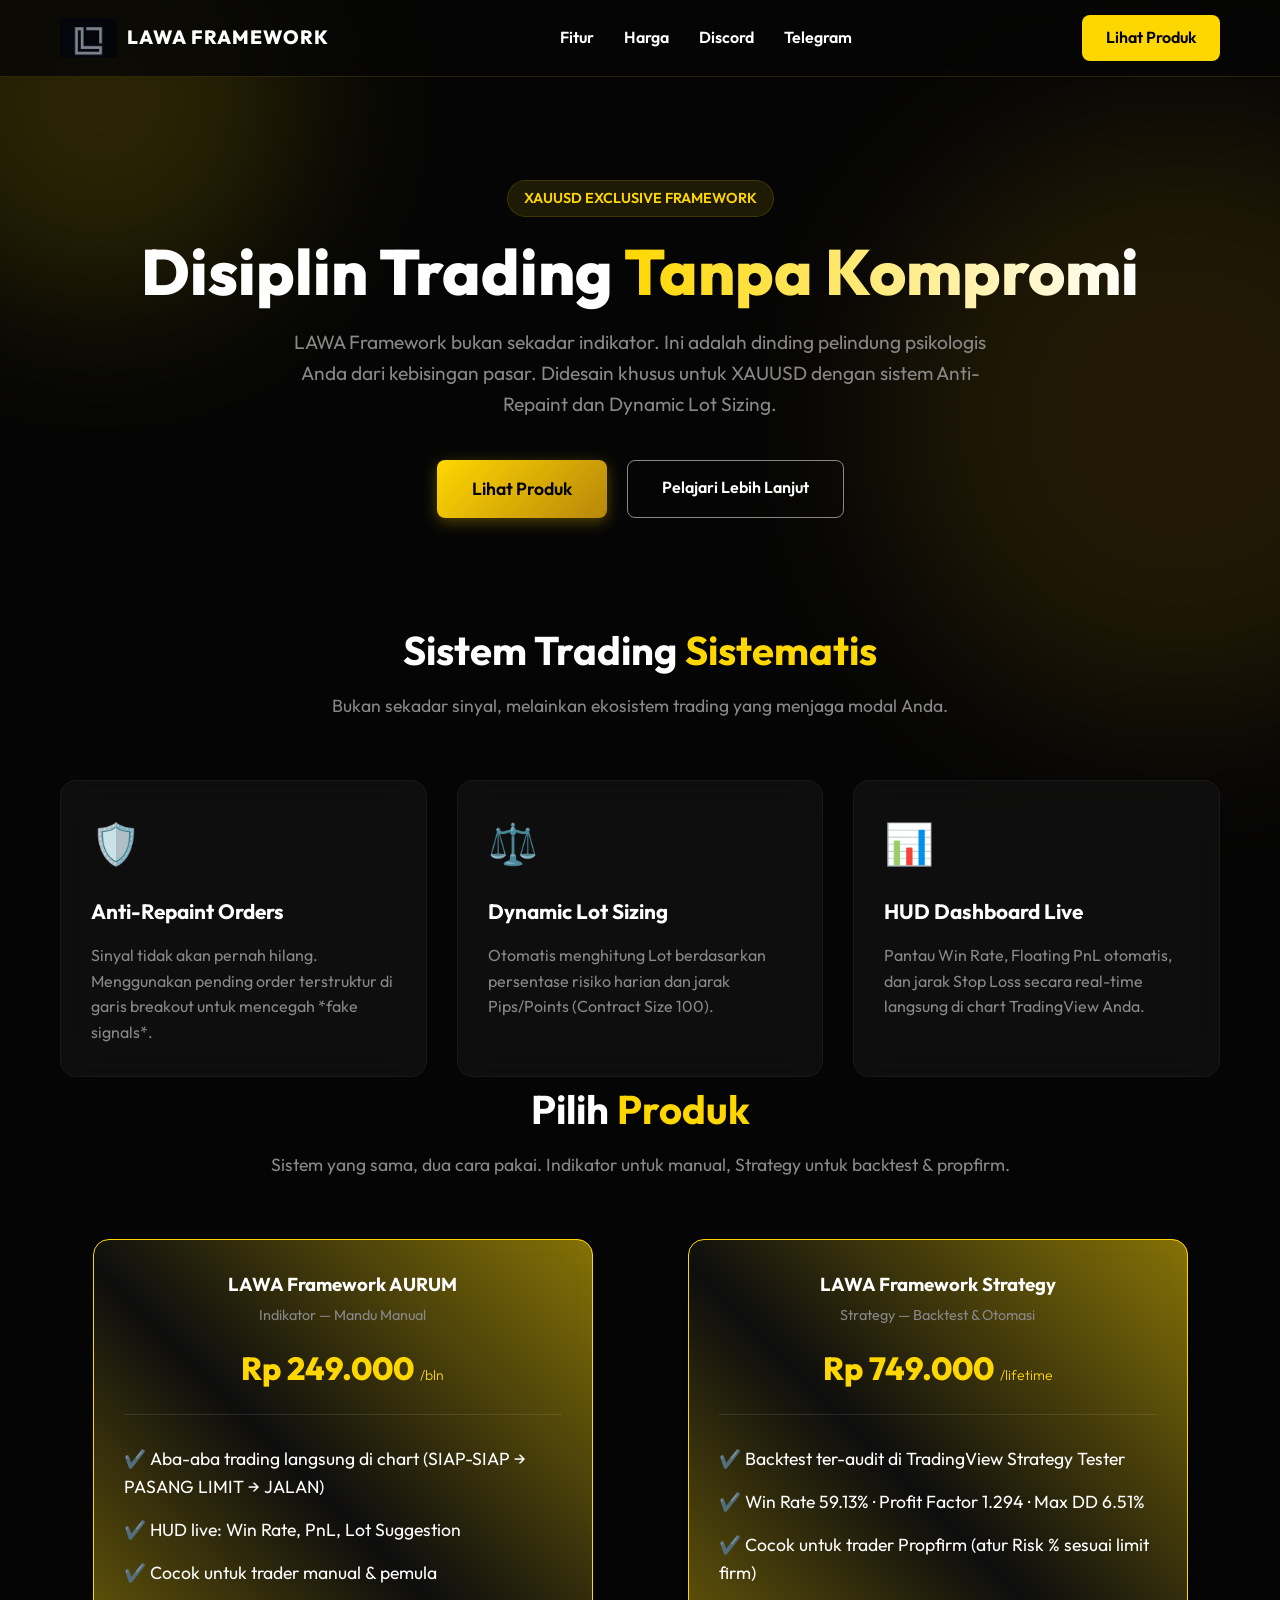
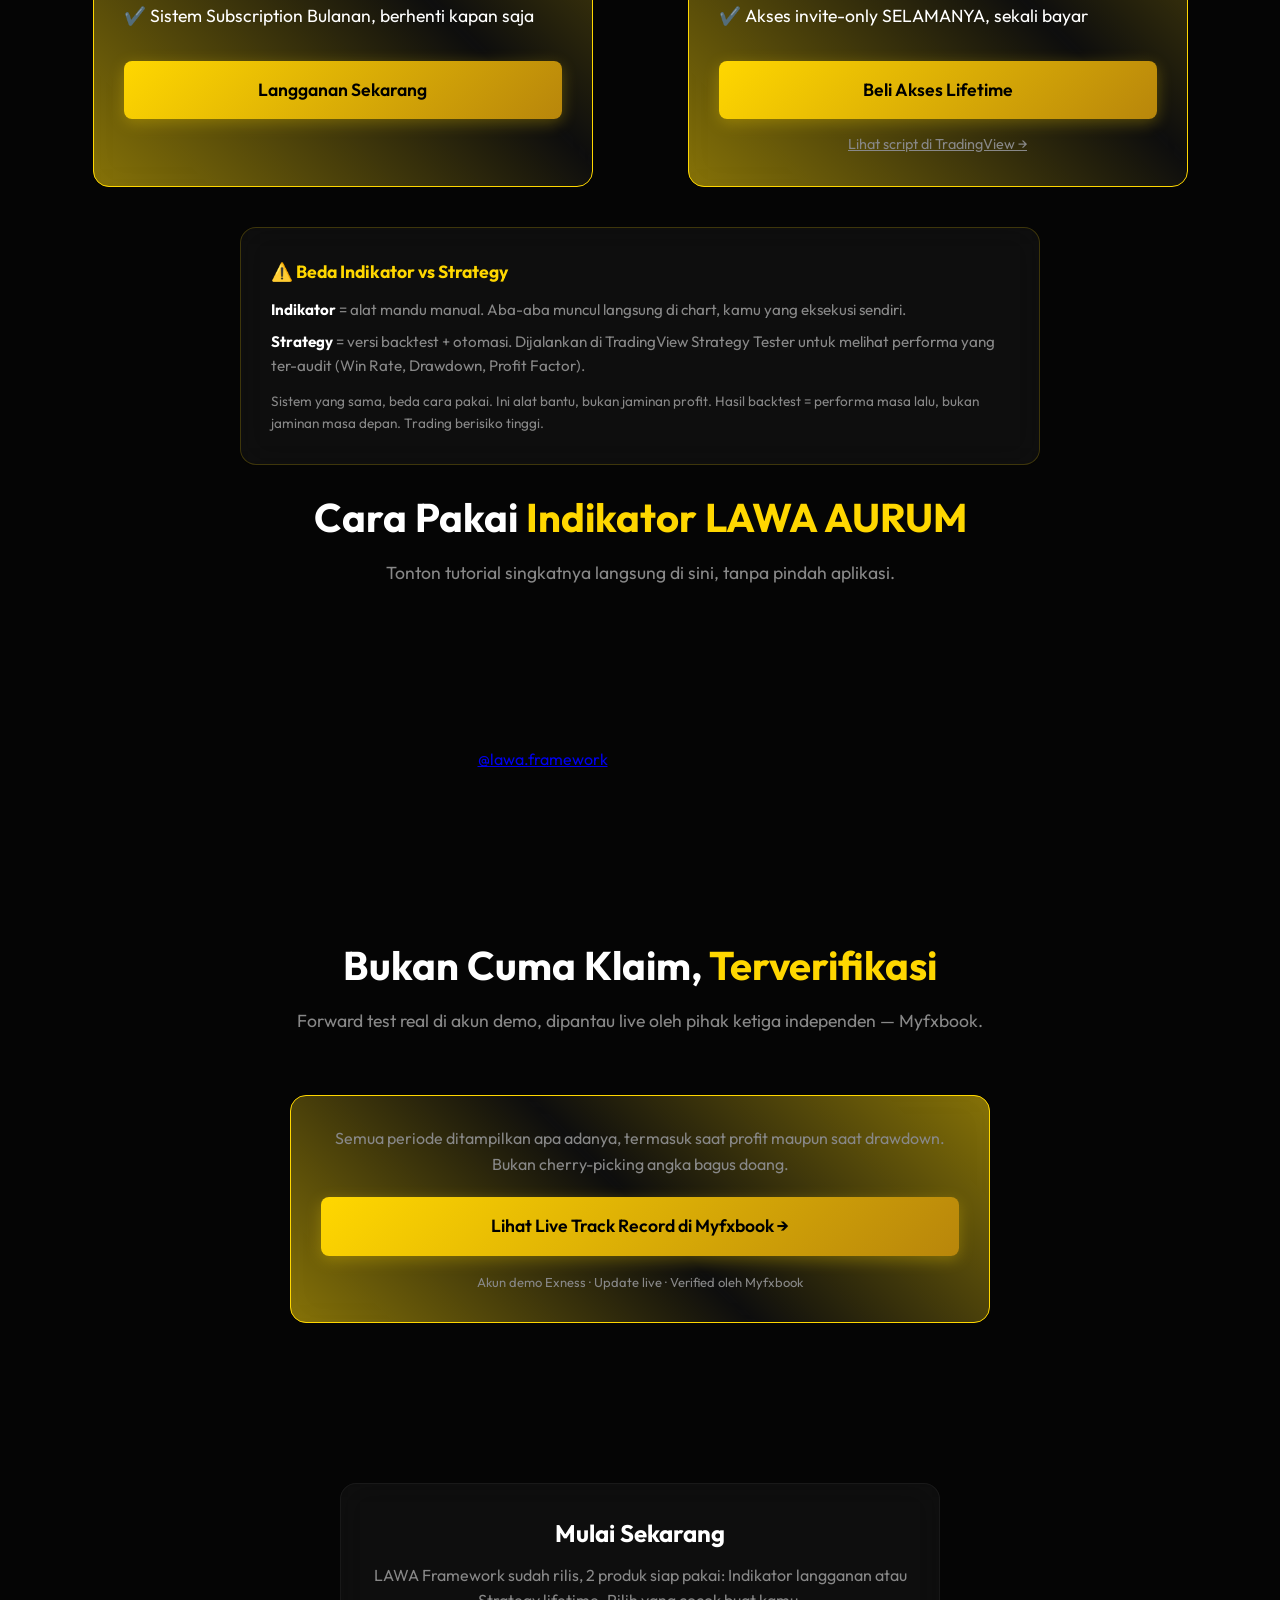
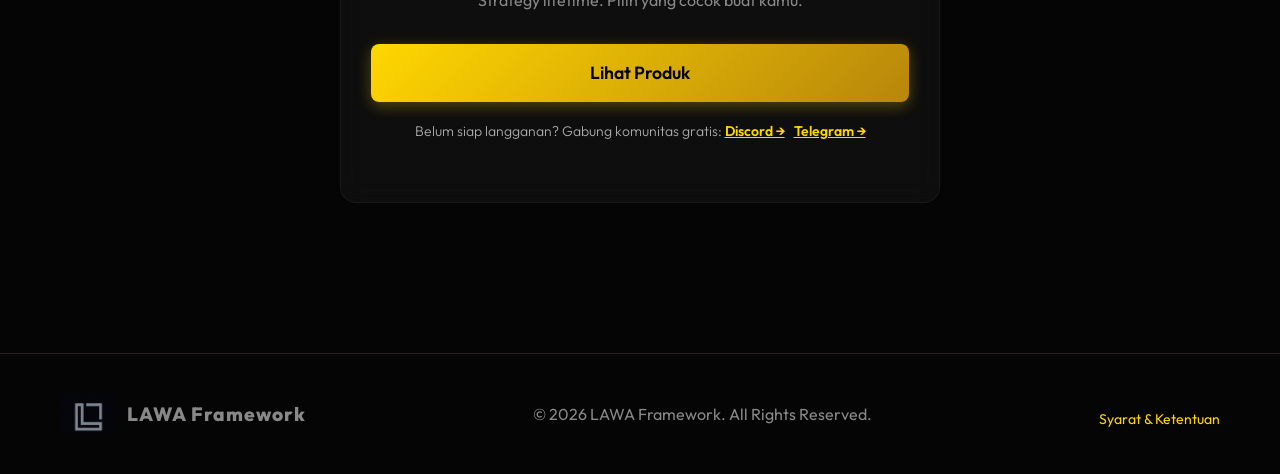
==== index.html @ 1ddce252 "Update index.htmlRestructure page: pricing before tutorial, add Myfxbook proof, fix product-agnostic" ====
<!DOCTYPE html>
<html lang="id">
<head>
    <meta charset="UTF-8">
    <meta name="viewport" content="width=device-width, initial-scale=1.0">
    <title>LAWA Framework | Disiplin Trading XAUUSD</title>
    <link rel="stylesheet" href="styles.css">
    <!-- Modern Font: Outfit -->
    <link rel="preconnect" href="https://fonts.googleapis.com">
    <link rel="preconnect" href="https://fonts.gstatic.com" crossorigin>
    <link href="https://fonts.googleapis.com/css2?family=Outfit:wght@300;400;600;800&display=swap" rel="stylesheet">
</head>
<body>
    <div class="blob blob-1"></div>
    <div class="blob blob-2"></div>

    <nav class="glass-nav">
        <div class="container nav-content">
            <div class="logo">
                <img src="assets/logo_dark_alpha.jpg" alt="LAWA AURUM Logo" style="border-radius: 4px;">
                <span>LAWA FRAMEWORK</span>
            </div>
            <ul class="nav-links">
                <li><a href="#features">Fitur</a></li>
                <li><a href="#pricing">Harga</a></li>
                <li><a href="https://discord.gg/2Rs8xv9V9K" target="_blank" rel="noopener">Discord</a></li>
                <li><a href="https://t.me/lawaframework" target="_blank" rel="noopener">Telegram</a></li>
            </ul>
            <a href="#pricing" class="btn btn-gold">Lihat Produk</a>
        </div>
    </nav>

    <header class="hero">
        <div class="container hero-content">
            <div class="hero-badge">XAUUSD EXCLUSIVE FRAMEWORK</div>
            <h1 class="hero-title">Disiplin Trading <span>Tanpa Kompromi</span></h1>
            <p class="hero-subtitle">LAWA Framework bukan sekadar indikator. Ini adalah dinding pelindung psikologis Anda dari kebisingan pasar. Didesain khusus untuk XAUUSD dengan sistem Anti-Repaint dan Dynamic Lot Sizing.</p>
            <div class="hero-cta">
                <a href="#pricing" class="btn btn-gold-large">Lihat Produk</a>
                <a href="#features" class="btn btn-outline">Pelajari Lebih Lanjut</a>
            </div>
        </div>
    </header>

    <section id="features" class="features container">
        <div class="section-header">
            <h2>Sistem Trading <span class="text-gold">Sistematis</span></h2>
            <p>Bukan sekadar sinyal, melainkan ekosistem trading yang menjaga modal Anda.</p>
        </div>
        <div class="grid">
            <div class="glass-card feature-card">
                <div class="feature-icon">🛡️</div>
                <h3>Anti-Repaint Orders</h3>
                <p>Sinyal tidak akan pernah hilang. Menggunakan pending order terstruktur di garis breakout untuk mencegah *fake signals*.</p>
            </div>
            <div class="glass-card feature-card">
                <div class="feature-icon">⚖️</div>
                <h3>Dynamic Lot Sizing</h3>
                <p>Otomatis menghitung Lot berdasarkan persentase risiko harian dan jarak Pips/Points (Contract Size 100).</p>
            </div>
            <div class="glass-card feature-card">
                <div class="feature-icon">📊</div>
                <h3>HUD Dashboard Live</h3>
                <p>Pantau Win Rate, Floating PnL otomatis, dan jarak Stop Loss secara real-time langsung di chart TradingView Anda.</p>
            </div>
        </div>
    </section>

    <section id="pricing" class="pricing container">
        <div class="section-header">
            <h2>Pilih <span class="text-gold">Produk</span></h2>
            <p>Sistem yang sama, dua cara pakai. Indikator untuk manual, Strategy untuk backtest & propfirm.</p>
        </div>
        <div class="grid">
            <!-- Indicator Card -->
            <div class="pricing-card glass-card premium-border" style="border-color: var(--gold);">
                <div class="pricing-header">
                    <h3>LAWA Framework AURUM</h3>
                    <p style="color: var(--text-muted); font-size: 0.9rem; margin-top: 4px;">Indikator — Mandu Manual</p>
                    <div class="price" style="display: flex; flex-direction: column; align-items: center; margin-top: 16px;">
                        <span class="new-price" style="font-size: 32px;">
                            Rp 249.000
                            <span style="font-size: 14px; font-weight: 300;">/bln</span>
                        </span>
                    </div>
                </div>

                <ul class="pricing-features">
                    <li>✔️ Aba-aba trading langsung di chart (SIAP-SIAP → PASANG LIMIT → JALAN)</li>
                    <li>✔️ HUD live: Win Rate, PnL, Lot Suggestion</li>
                    <li>✔️ Cocok untuk trader manual & pemula</li>
                    <li>✔️ Sistem Subscription Bulanan, berhenti kapan saja</li>
                </ul>

                <a href="https://lawaframework.myr.id/membership/lawa-aurum" target="_blank" rel="noopener" class="btn btn-gold-large w-100">Langganan Sekarang</a>
            </div>

            <!-- Strategy Card -->
            <div class="pricing-card glass-card premium-border" style="border-color: var(--gold);">
                <div class="pricing-header">
                    <h3>LAWA Framework Strategy</h3>
                    <p style="color: var(--text-muted); font-size: 0.9rem; margin-top: 4px;">Strategy — Backtest & Otomasi</p>
                    <div class="price" style="display: flex; flex-direction: column; align-items: center; margin-top: 16px;">
                        <span class="new-price" style="font-size: 32px;">
                            Rp 749.000
                            <span style="font-size: 14px; font-weight: 300;">/lifetime</span>
                        </span>
                    </div>
                </div>

                <ul class="pricing-features">
                    <li>✔️ Backtest ter-audit di TradingView Strategy Tester</li>
                    <li>✔️ Win Rate 59.13% · Profit Factor 1.294 · Max DD 6.51%</li>
                    <li>✔️ Cocok untuk trader Propfirm (atur Risk % sesuai limit firm)</li>
                    <li>✔️ Akses invite-only SELAMANYA, sekali bayar</li>
                </ul>

                <a href="https://lawaframework.myr.id/catalog/lawa-framework-strategy-xauusd-m15-lifetime-access/" target="_blank" rel="noopener" class="btn btn-gold-large w-100">Beli Akses Lifetime</a>
                <a href="https://www.tradingview.com/script/I3wSu2AJ-LAWA-Framework-AURUM-Strategy/" target="_blank" rel="noopener" style="display:block; margin-top: 14px; font-size: 0.9rem; color: var(--text-muted); text-align:center;">Lihat script di TradingView →</a>
            </div>
        </div>

        <div class="glass-card" style="max-width: 800px; margin: 40px auto 0; border-color: rgba(255,215,0,0.2);">
            <h3 style="color: var(--gold); font-size: 1.1rem; margin-bottom: 12px;">⚠️ Beda Indikator vs Strategy</h3>
            <p style="color: var(--text-muted); font-size: 0.95rem; margin-bottom: 8px;"><strong style="color: var(--text-main);">Indikator</strong> = alat mandu manual. Aba-aba muncul langsung di chart, kamu yang eksekusi sendiri.</p>
            <p style="color: var(--text-muted); font-size: 0.95rem; margin-bottom: 8px;"><strong style="color: var(--text-main);">Strategy</strong> = versi backtest + otomasi. Dijalankan di TradingView Strategy Tester untuk melihat performa yang ter-audit (Win Rate, Drawdown, Profit Factor).</p>
            <p style="color: var(--text-muted); font-size: 0.85rem; margin-top: 12px;">Sistem yang sama, beda cara pakai. Ini alat bantu, bukan jaminan profit. Hasil backtest = performa masa lalu, bukan jaminan masa depan. Trading berisiko tinggi.</p>
        </div>
    </section>

    <section id="tutorial" class="container" style="padding: 20px 0 40px;">
        <div class="section-header">
            <h2>Cara Pakai <span class="text-gold">Indikator LAWA AURUM</span></h2>
            <p>Tonton tutorial singkatnya langsung di sini, tanpa pindah aplikasi.</p>
        </div>
        <div style="display: flex; justify-content: center;">
            <blockquote class="tiktok-embed" cite="https://www.tiktok.com/@lawa.framework/video/7657227259610189077" data-video-id="7657227259610189077" style="max-width: 605px; min-width: 325px;">
                <section><a target="_blank" href="https://www.tiktok.com/@lawa.framework">@lawa.framework</a></section>
            </blockquote>
        </div>
    </section>

    <section id="proof" class="container" style="padding: 20px 0 60px;">
        <div class="section-header">
            <h2>Bukan Cuma Klaim, <span class="text-gold">Terverifikasi</span></h2>
            <p>Forward test real di akun demo, dipantau live oleh pihak ketiga independen — Myfxbook.</p>
        </div>
        <div class="glass-card premium-border" style="max-width: 700px; margin: 0 auto; border-color: var(--gold); text-align: center;">
            <p style="color: var(--text-muted); margin-bottom: 20px;">
                Semua periode ditampilkan apa adanya, termasuk saat profit maupun saat drawdown. Bukan cherry-picking angka bagus doang.
            </p>
            <a href="https://www.myfxbook.com/members/LAWAFramework/lawa-framework-test/12097793" target="_blank" rel="noopener" class="btn btn-gold-large w-100">
                Lihat Live Track Record di Myfxbook →
            </a>
            <p style="margin-top: 16px; font-size: 13px; color: var(--text-muted);">
                Akun demo Exness &middot; Update live &middot; Verified oleh Myfxbook
            </p>
        </div>
    </section>

    <section id="waitlist" class="waitlist-container">
        <div class="glass-card waitlist-card">
            <h2>Mulai Sekarang</h2>
            <p>LAWA Framework sudah rilis, 2 produk siap pakai: Indikator langganan atau Strategy lifetime. Pilih yang cocok buat kamu.</p>
            <a href="#pricing" class="btn btn-gold-large w-100">Lihat Produk</a>
            <p style="margin-top: 18px; font-size: 14px; color: #AAA; font-weight: 300;">
                Belum siap langganan? Gabung komunitas gratis:
                <a href="https://discord.gg/2Rs8xv9V9K" target="_blank" rel="noopener" style="color: var(--gold); font-weight: 600;">Discord →</a>
                &nbsp;
                <a href="https://t.me/lawaframework" target="_blank" rel="noopener" style="color: var(--gold); font-weight: 600;">Telegram →</a>
            </p>
        </div>
    </section>

    <footer>
        <div class="container footer-content">
            <div class="logo">
                <img src="assets/logo_dark_alpha.jpg" alt="LAWA AURUM Logo" style="border-radius: 4px;">
                <span>LAWA Framework</span>
            </div>
            <p>© 2026 LAWA Framework. All Rights Reserved.</p>
            <p style="margin-top: 8px;"><a href="syarat.html" style="color: var(--gold); text-decoration: none; font-size: 14px;">Syarat &amp; Ketentuan</a></p>
        </div>
    </footer>

    <script src="script.js"></script>
    <script async src="https://www.tiktok.com/embed.js"></script>
</body>
</html>
---- styles.css ----
:root {
    --gold: #FFD700;
    --gold-dark: #B8860B;
    --gold-glow: rgba(255, 215, 0, 0.3);
    --bg-dark: #050505;
    --bg-card: rgba(20, 20, 20, 0.6);
    --text-main: #FFFFFF;
    --text-muted: #888888;
    --glass-border: rgba(255, 215, 0, 0.15);
}

* {
    margin: 0;
    padding: 0;
    box-sizing: border-box;
    font-family: 'Outfit', sans-serif;
}

body {
    background-color: var(--bg-dark);
    color: var(--text-main);
    overflow-x: hidden;
    line-height: 1.6;
}

/* Background Blobs for Atmosphere */
.blob {
    position: absolute;
    filter: blur(80px);
    z-index: -1;
    border-radius: 50%;
    opacity: 0.15;
}
.blob-1 {
    width: 400px;
    height: 400px;
    background: var(--gold);
    top: -100px;
    left: -100px;
}
.blob-2 {
    width: 600px;
    height: 600px;
    background: var(--gold-dark);
    bottom: 20%;
    right: -200px;
}

.container {
    max-width: 1200px;
    margin: 0 auto;
    padding: 0 20px;
}

.text-gold {
    color: var(--gold);
}

/* Glassmorphism Utilities */
.glass-nav {
    position: fixed;
    top: 0;
    width: 100%;
    background: rgba(5, 5, 5, 0.8);
    backdrop-filter: blur(12px);
    border-bottom: 1px solid var(--glass-border);
    z-index: 1000;
    padding: 15px 0;
}

.glass-card {
    background: var(--bg-card);
    backdrop-filter: blur(16px);
    border: 1px solid rgba(255, 255, 255, 0.05);
    border-radius: 16px;
    padding: 30px;
    transition: transform 0.3s ease, border-color 0.3s ease;
}

.glass-card:hover {
    transform: translateY(-5px);
    border-color: var(--glass-border);
}

/* Navigation */
.nav-content {
    display: flex;
    justify-content: space-between;
    align-items: center;
}

.logo {
    display: flex;
    align-items: center;
    gap: 10px;
    font-weight: 800;
    font-size: 1.2rem;
    letter-spacing: 1px;
}

.logo img {
    height: 40px;
    width: auto;
    flex-shrink: 0;
    object-fit: contain;
}

.nav-links {
    display: flex;
    list-style: none;
    gap: 30px;
}

.nav-links a {
    color: var(--text-main);
    text-decoration: none;
    font-weight: 600;
    transition: color 0.3s ease;
}

.nav-links a:hover {
    color: var(--gold);
}

/* Buttons */
.btn {
    padding: 10px 24px;
    border-radius: 8px;
    text-decoration: none;
    font-weight: 600;
    cursor: pointer;
    transition: all 0.3s ease;
    border: none;
    display: inline-block;
    text-align: center;
}

.btn-gold {
    background: var(--gold);
    color: #000;
}

.btn-gold:hover {
    background: #FFF;
    box-shadow: 0 0 15px var(--gold-glow);
}

.btn-gold-large {
    background: linear-gradient(135deg, var(--gold), var(--gold-dark));
    color: #000;
    padding: 15px 35px;
    font-size: 1.1rem;
    box-shadow: 0 4px 15px var(--gold-glow);
}

.btn-gold-large:hover {
    transform: translateY(-2px);
    box-shadow: 0 8px 25px var(--gold-glow);
}

.btn-outline {
    background: transparent;
    color: var(--text-main);
    border: 1px solid var(--text-muted);
    padding: 14px 34px;
}

.btn-outline:hover {
    border-color: var(--gold);
    color: var(--gold);
}

.w-100 {
    width: 100%;
}

/* Hero Section */
.hero {
    padding: 180px 0 100px;
    text-align: center;
}

.hero-badge {
    display: inline-block;
    padding: 6px 16px;
    background: rgba(255, 215, 0, 0.1);
    color: var(--gold);
    border-radius: 20px;
    font-size: 0.9rem;
    font-weight: 600;
    margin-bottom: 20px;
    border: 1px solid var(--glass-border);
}

.hero-title {
    font-size: 4rem;
    line-height: 1.1;
    margin-bottom: 20px;
    font-weight: 800;
}

.hero-title span {
    background: linear-gradient(to right, var(--gold), #FFF);
    -webkit-background-clip: text;
    -webkit-text-fill-color: transparent;
}

.hero-subtitle {
    font-size: 1.2rem;
    color: var(--text-muted);
    max-width: 700px;
    margin: 0 auto 40px;
}

.hero-cta {
    display: flex;
    gap: 20px;
    justify-content: center;
}

/* Sections */
section {
    padding: 100px 0;
}

.section-header {
    text-align: center;
    margin-bottom: 60px;
}

.section-header h2 {
    font-size: 2.5rem;
    margin-bottom: 10px;
}

.section-header p {
    color: var(--text-muted);
    font-size: 1.1rem;
}

.grid {
    display: grid;
    grid-template-columns: repeat(auto-fit, minmax(300px, 1fr));
    gap: 30px;
}

/* Features */
.feature-icon {
    font-size: 2.5rem;
    margin-bottom: 20px;
}

.feature-card h3 {
    margin-bottom: 15px;
    font-size: 1.3rem;
}

.feature-card p {
    color: var(--text-muted);
}

/* Pricing */
.pricing-card {
    max-width: 500px;
    margin: 0 auto;
    text-align: center;
}

.premium-border {
    position: relative;
}
.premium-border::before {
    content: '';
    position: absolute;
    top: -1px; left: -1px; right: -1px; bottom: -1px;
    background: linear-gradient(45deg, var(--gold), transparent, var(--gold));
    z-index: -1;
    border-radius: 17px;
    opacity: 0.5;
}

.pricing-header {
    margin-bottom: 30px;
    border-bottom: 1px solid rgba(255,255,255,0.1);
    padding-bottom: 20px;
}

.old-price {
    text-decoration: line-through;
    color: var(--text-muted);
    font-size: 1.2rem;
    display: block;
}

.new-price {
    font-size: 3rem;
    font-weight: 800;
    color: var(--gold);
}

.pricing-features {
    list-style: none;
    text-align: left;
    margin-bottom: 30px;
}

.pricing-features li {
    margin-bottom: 15px;
    font-size: 1.1rem;
}

/* Waitlist Form */
.waitlist-card {
    max-width: 600px;
    margin: 0 auto;
    text-align: center;
}

.waitlist-card h2 {
    margin-bottom: 10px;
}

.waitlist-card p {
    color: var(--text-muted);
    margin-bottom: 30px;
}

.input-group {
    text-align: left;
    margin-bottom: 20px;
}

.input-group label {
    display: block;
    margin-bottom: 8px;
    font-weight: 600;
    font-size: 0.9rem;
}

.input-group input {
    width: 100%;
    padding: 15px;
    background: rgba(0, 0, 0, 0.5);
    border: 1px solid rgba(255, 255, 255, 0.1);
    border-radius: 8px;
    color: #FFF;
    font-size: 1rem;
    transition: border-color 0.3s;
}

.input-group input:focus {
    outline: none;
    border-color: var(--gold);
}

.form-status {
    margin-top: 15px;
    font-weight: 600;
    color: var(--gold);
}

/* Footer */
footer {
    border-top: 1px solid var(--glass-border);
    padding: 40px 0;
    margin-top: 50px;
}

.footer-content {
    display: flex;
    justify-content: space-between;
    align-items: center;
    color: var(--text-muted);
}

/* Responsive */
@media (max-width: 768px) {
    .hero-title { font-size: 2.5rem; }
    .hero-cta { flex-direction: column; }
    .nav-links { display: none; }
    .footer-content { flex-direction: column; gap: 20px; }
}
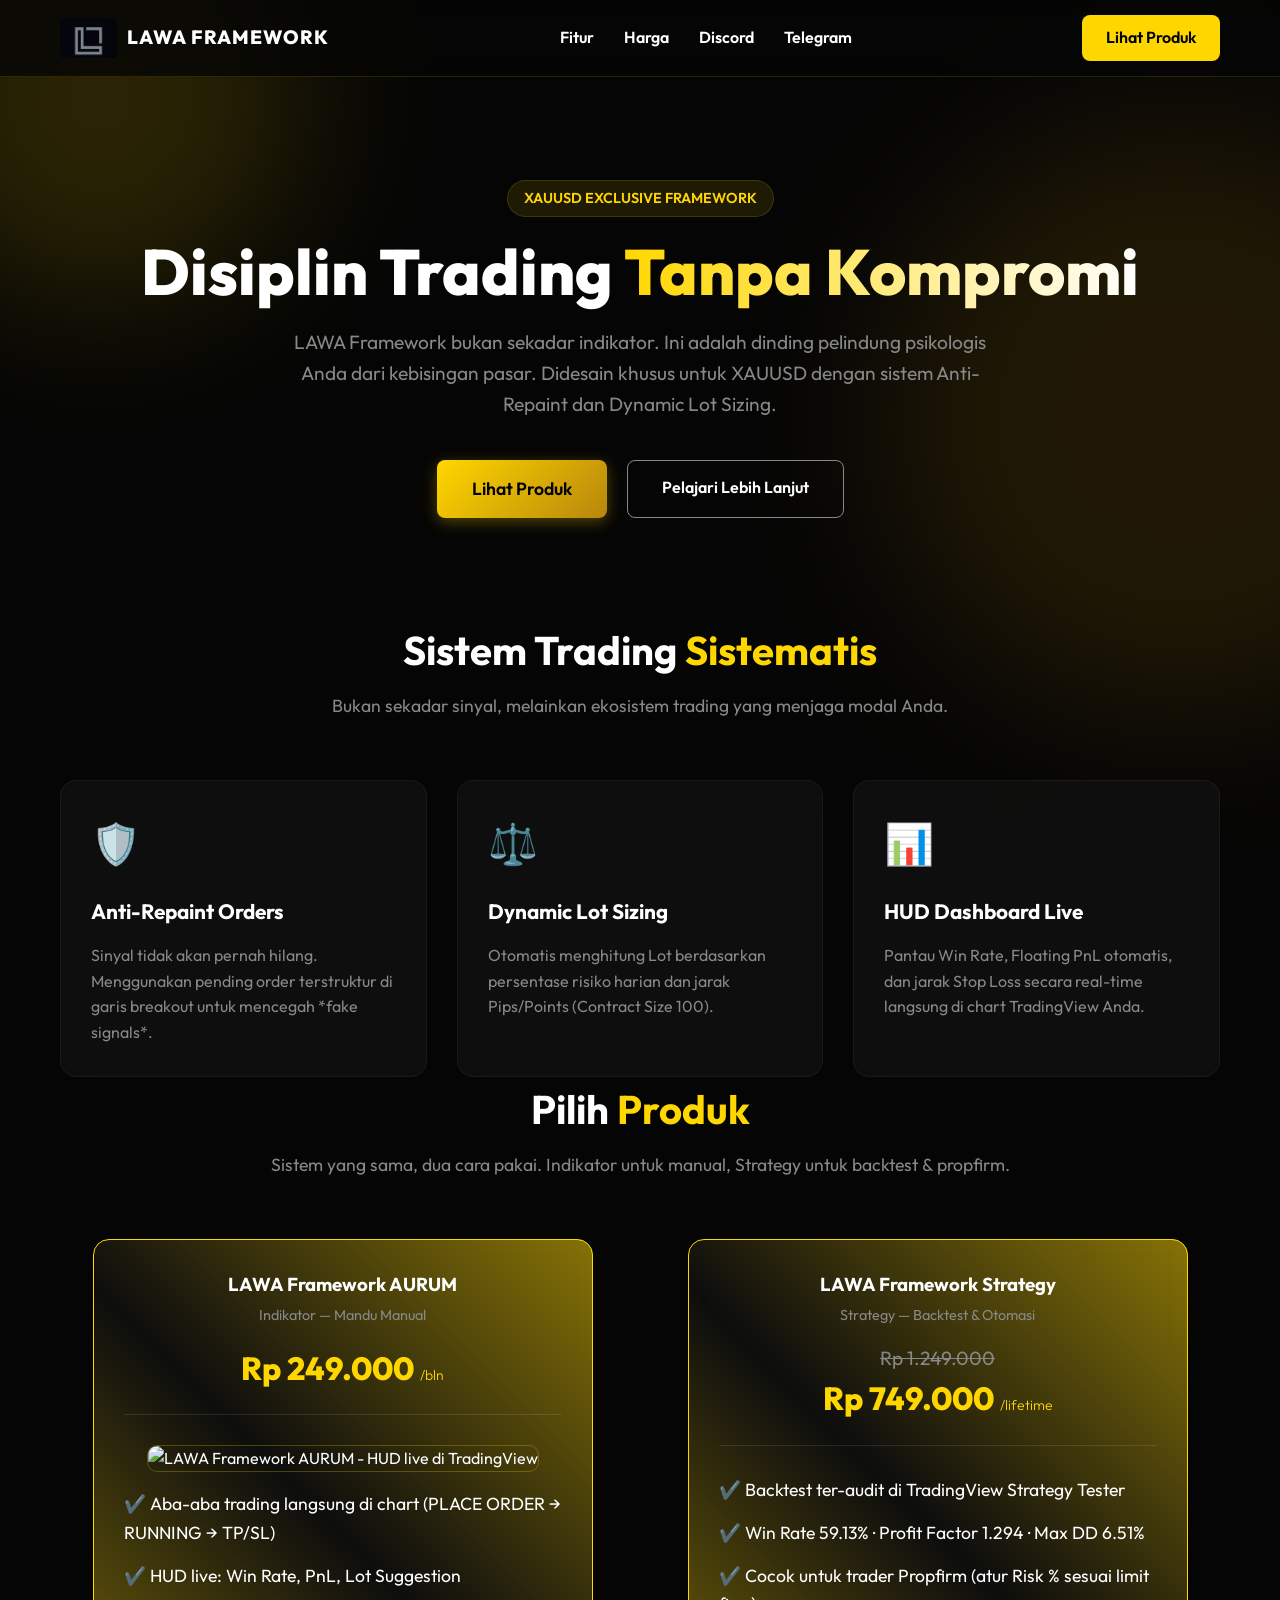
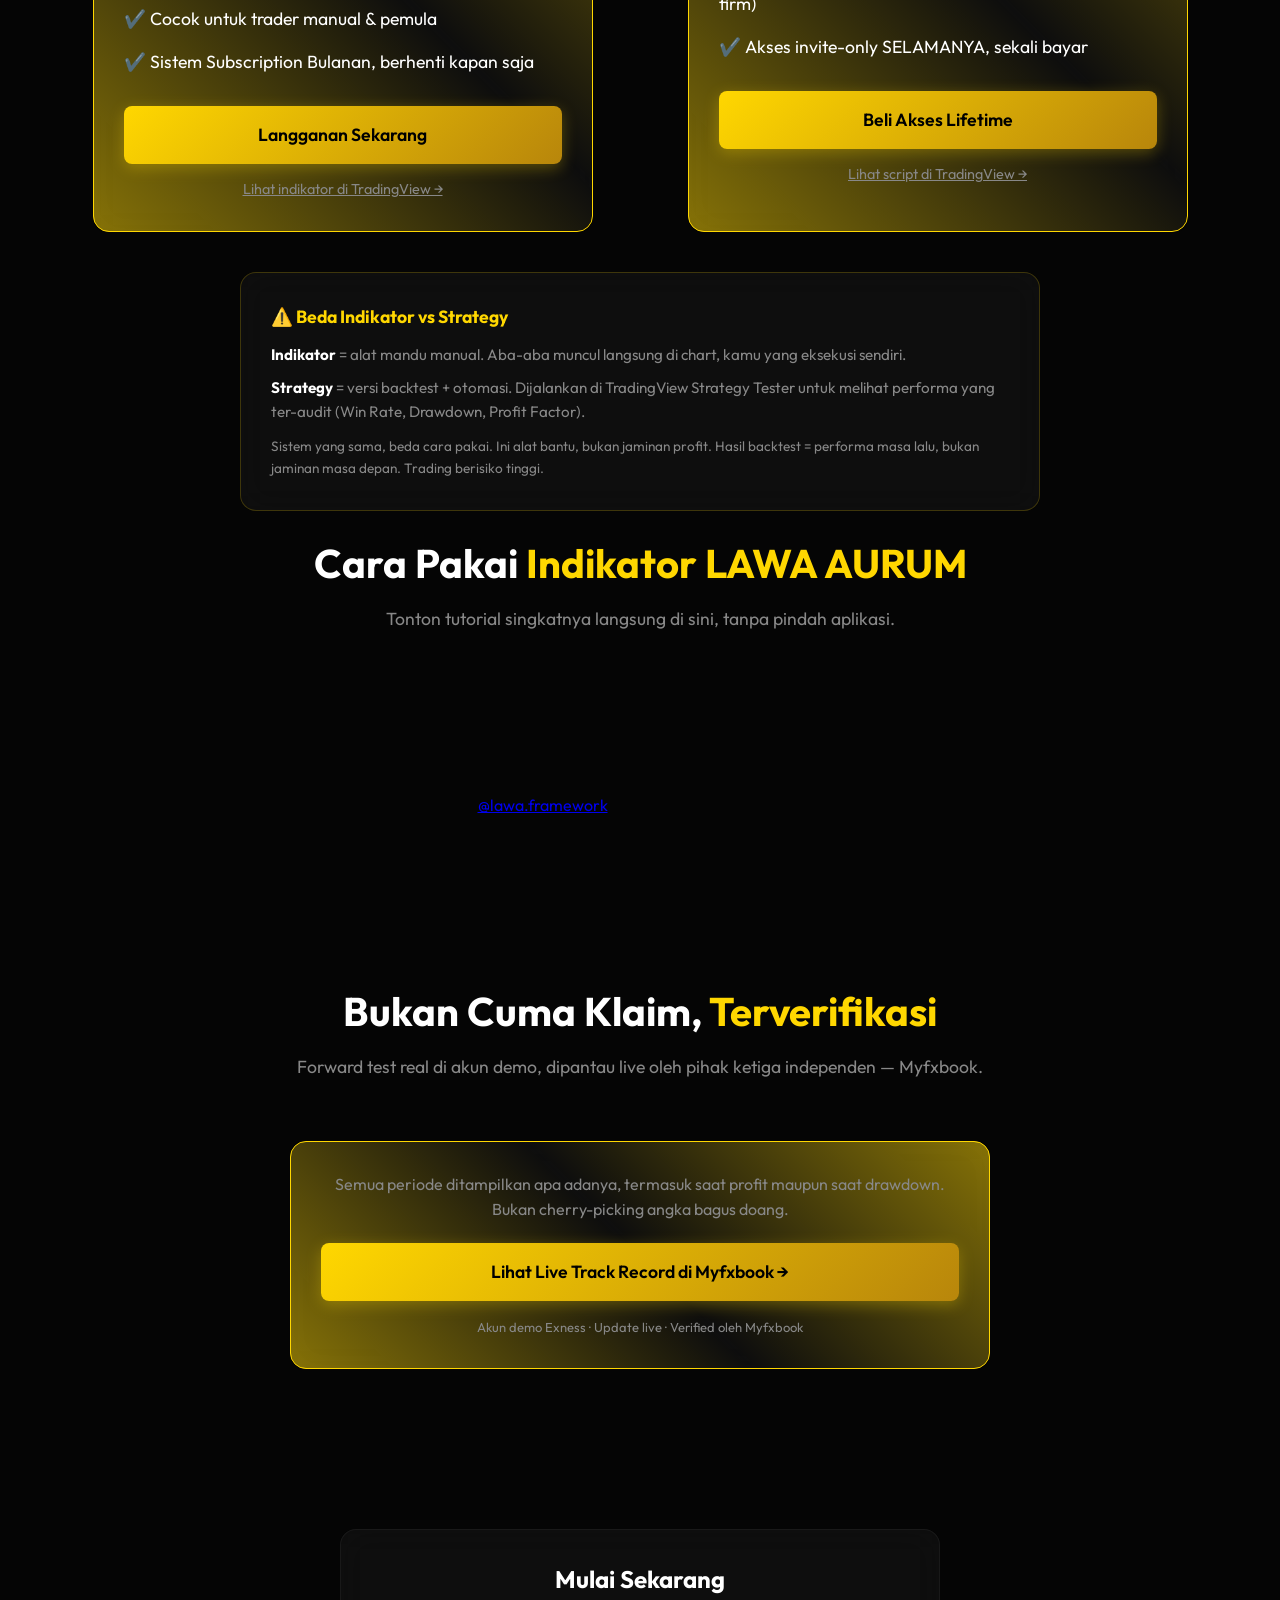
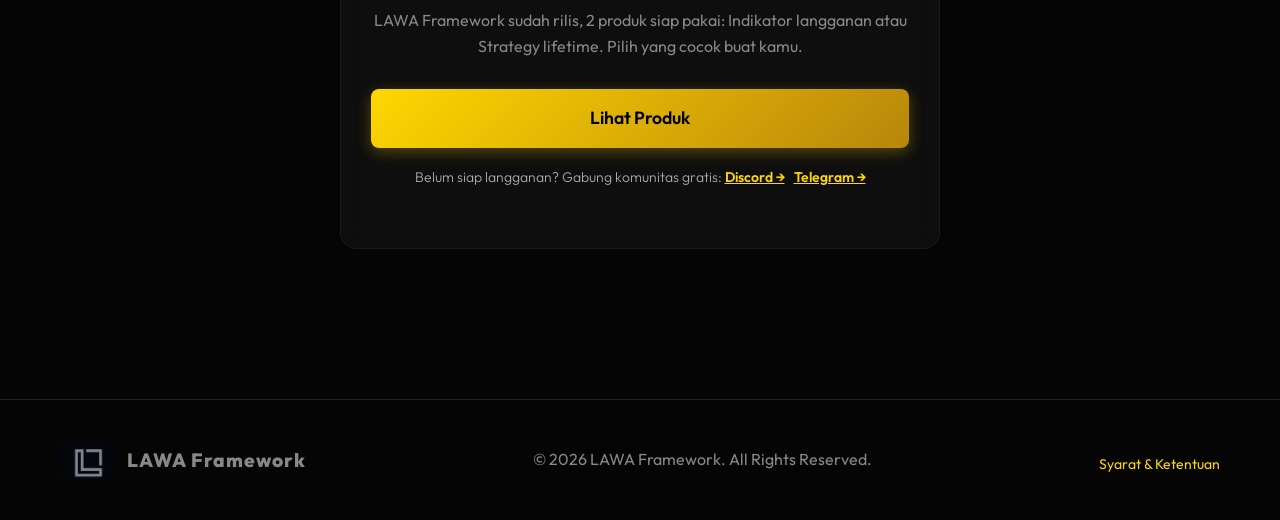
==== commit 5351f671: "Add HUD screenshot to indicator card, update TradingView link to new republished script" ====
--- a/index.html
+++ b/index.html
@@ -85,14 +85,17 @@
                     </div>
                 </div>
 
+                <img src="assets/lawa-aurum-hud.png" alt="LAWA Framework AURUM - HUD live di TradingView" style="width: 100%; border-radius: 10px; border: 1px solid rgba(255,215,0,0.25); margin-bottom: 18px;">
+
                 <ul class="pricing-features">
-                    <li>✔️ Aba-aba trading langsung di chart (SIAP-SIAP → PASANG LIMIT → JALAN)</li>
+                    <li>✔️ Aba-aba trading langsung di chart (PLACE ORDER → RUNNING → TP/SL)</li>
                     <li>✔️ HUD live: Win Rate, PnL, Lot Suggestion</li>
                     <li>✔️ Cocok untuk trader manual & pemula</li>
                     <li>✔️ Sistem Subscription Bulanan, berhenti kapan saja</li>
                 </ul>
 
                 <a href="https://lawaframework.myr.id/membership/lawa-aurum" target="_blank" rel="noopener" class="btn btn-gold-large w-100">Langganan Sekarang</a>
+                <a href="https://www.tradingview.com/script/qktFe1lc-LAWA-Framework-AURUM/" target="_blank" rel="noopener" style="display:block; margin-top: 14px; font-size: 0.9rem; color: var(--text-muted); text-align:center;">Lihat indikator di TradingView →</a>
             </div>
 
             <!-- Strategy Card -->
@@ -101,6 +104,7 @@
                     <h3>LAWA Framework Strategy</h3>
                     <p style="color: var(--text-muted); font-size: 0.9rem; margin-top: 4px;">Strategy — Backtest & Otomasi</p>
                     <div class="price" style="display: flex; flex-direction: column; align-items: center; margin-top: 16px;">
+                        <span class="old-price">Rp 1.249.000</span>
                         <span class="new-price" style="font-size: 32px;">
                             Rp 749.000
                             <span style="font-size: 14px; font-weight: 300;">/lifetime</span>
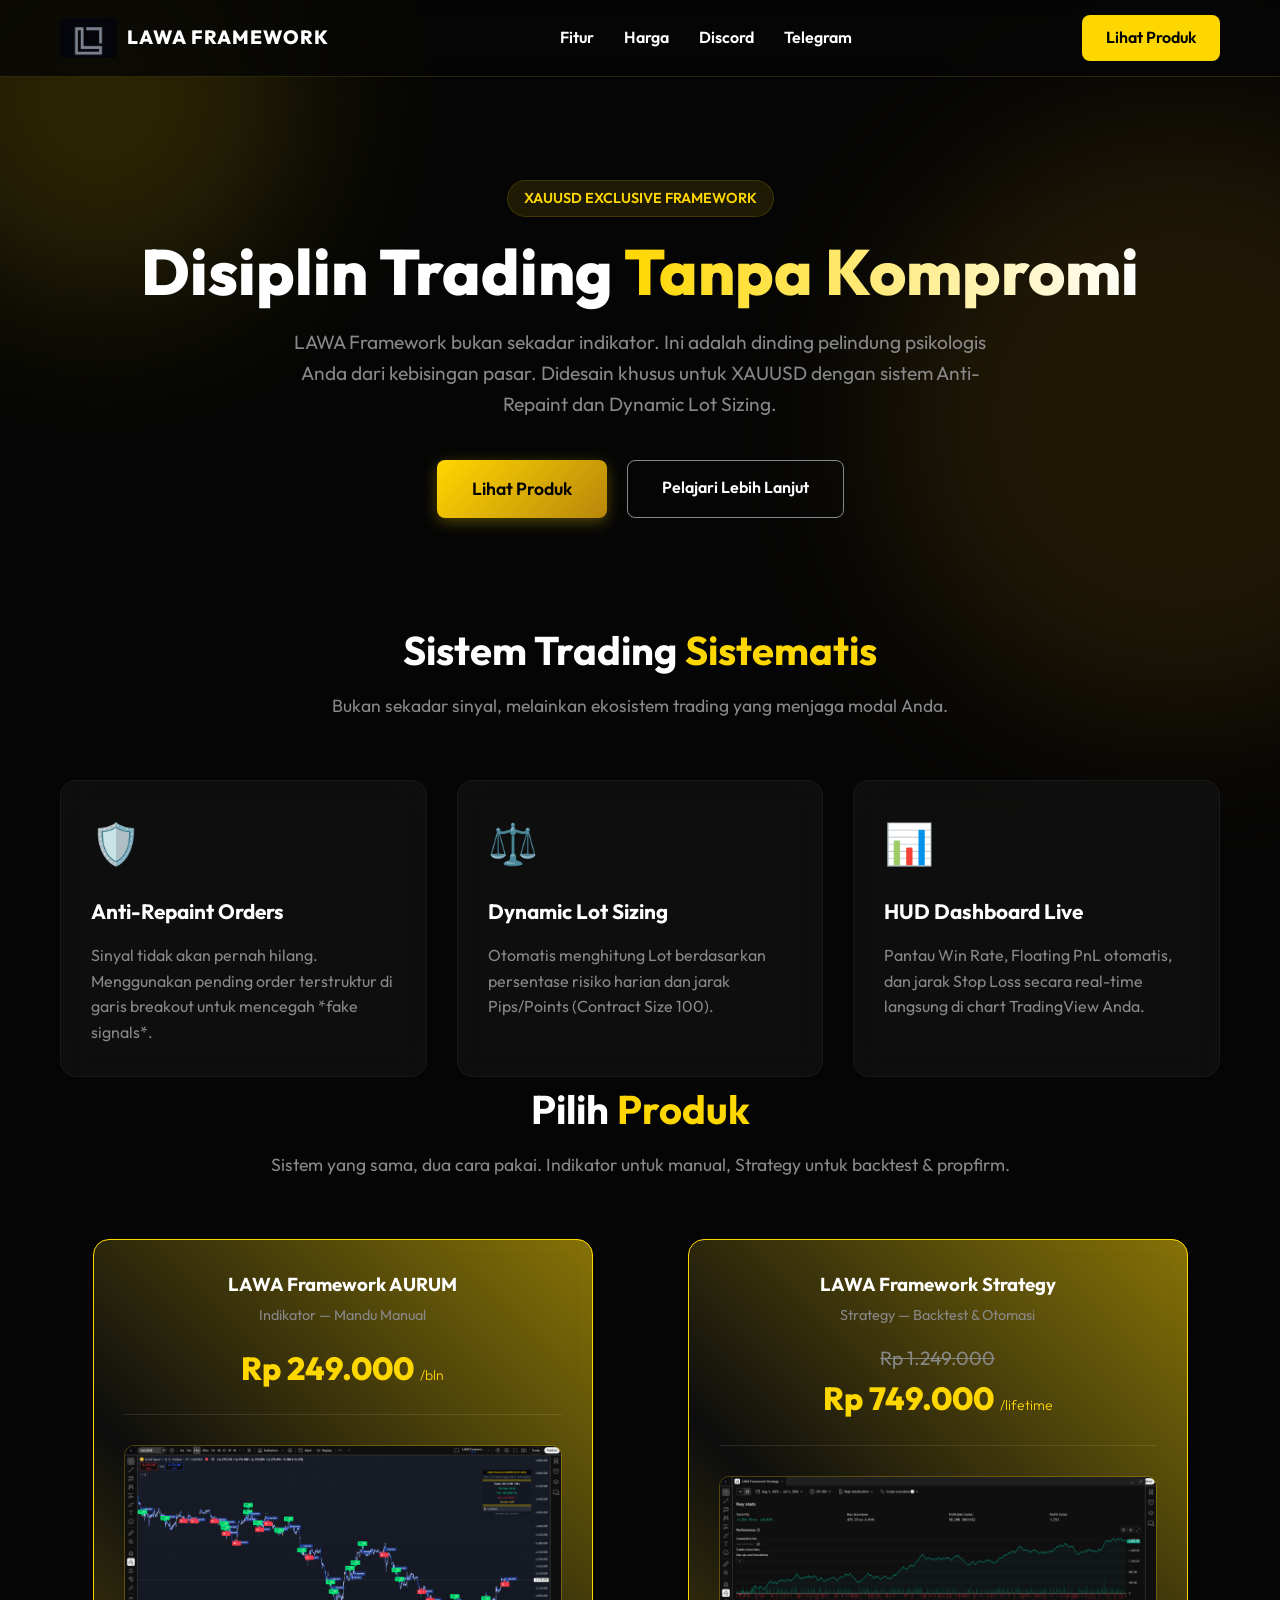
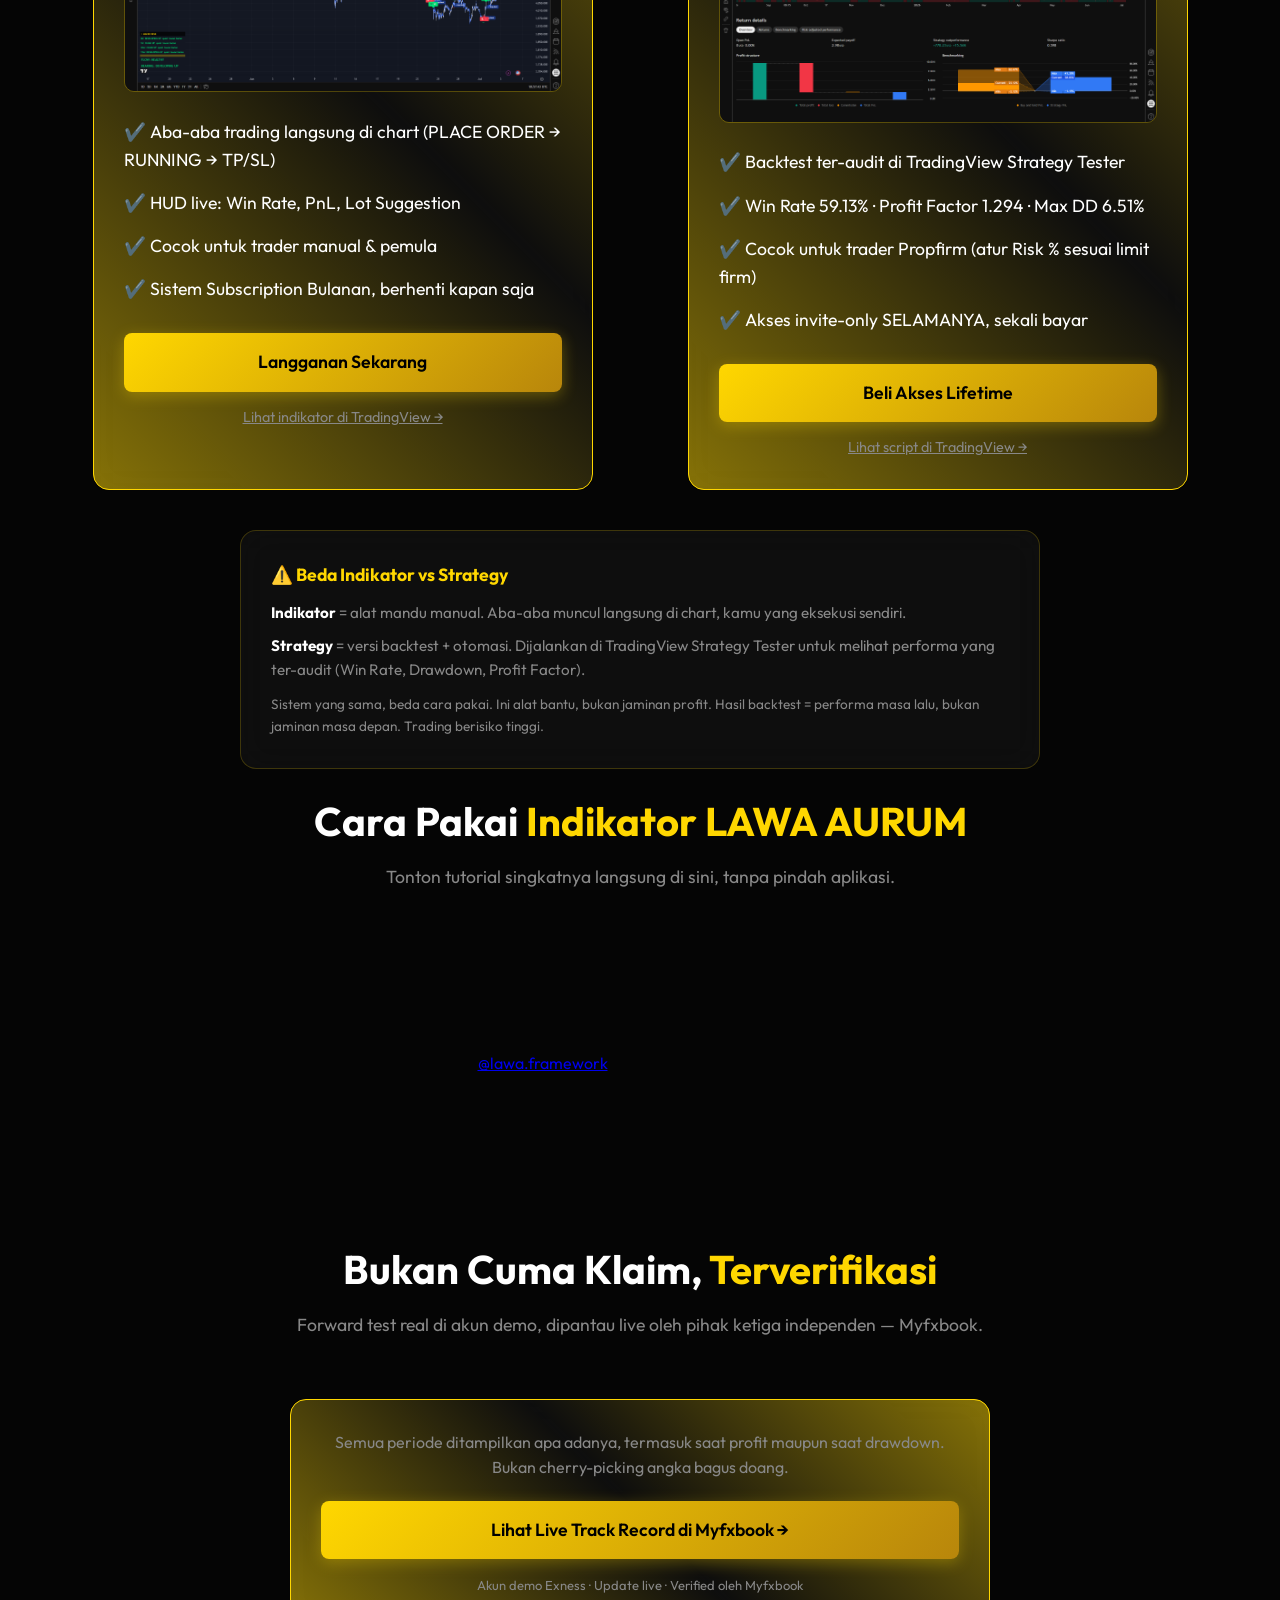
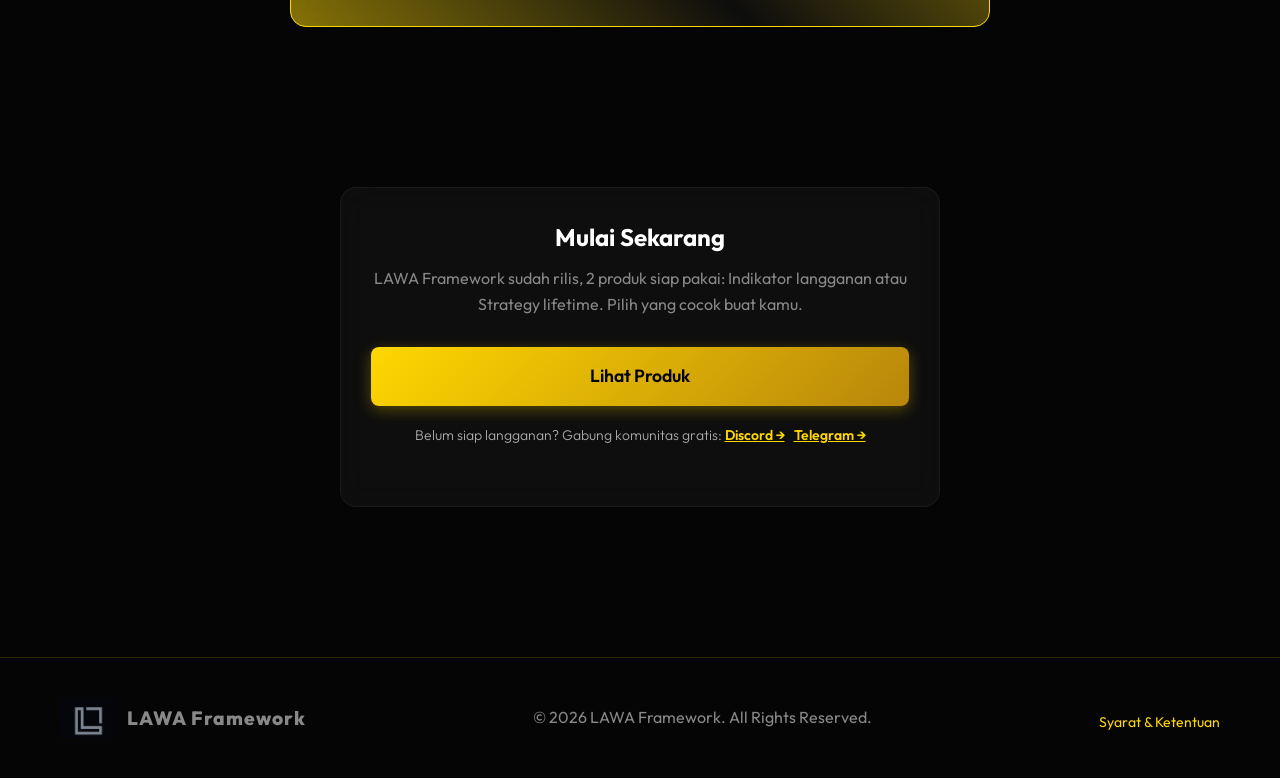
==== commit 28a0dd65: "tambah gambar pada produk" ====
--- a/index.html
+++ b/index.html
@@ -112,6 +112,8 @@
                     </div>
                 </div>
 
+                <img src="assets/lawa-framework-strategy.png" alt="LAWA Framework AURUM - HUD live di TradingView" style="width: 100%; border-radius: 10px; border: 1px solid rgba(255,215,0,0.25); margin-bottom: 18px;">
+
                 <ul class="pricing-features">
                     <li>✔️ Backtest ter-audit di TradingView Strategy Tester</li>
                     <li>✔️ Win Rate 59.13% · Profit Factor 1.294 · Max DD 6.51%</li>
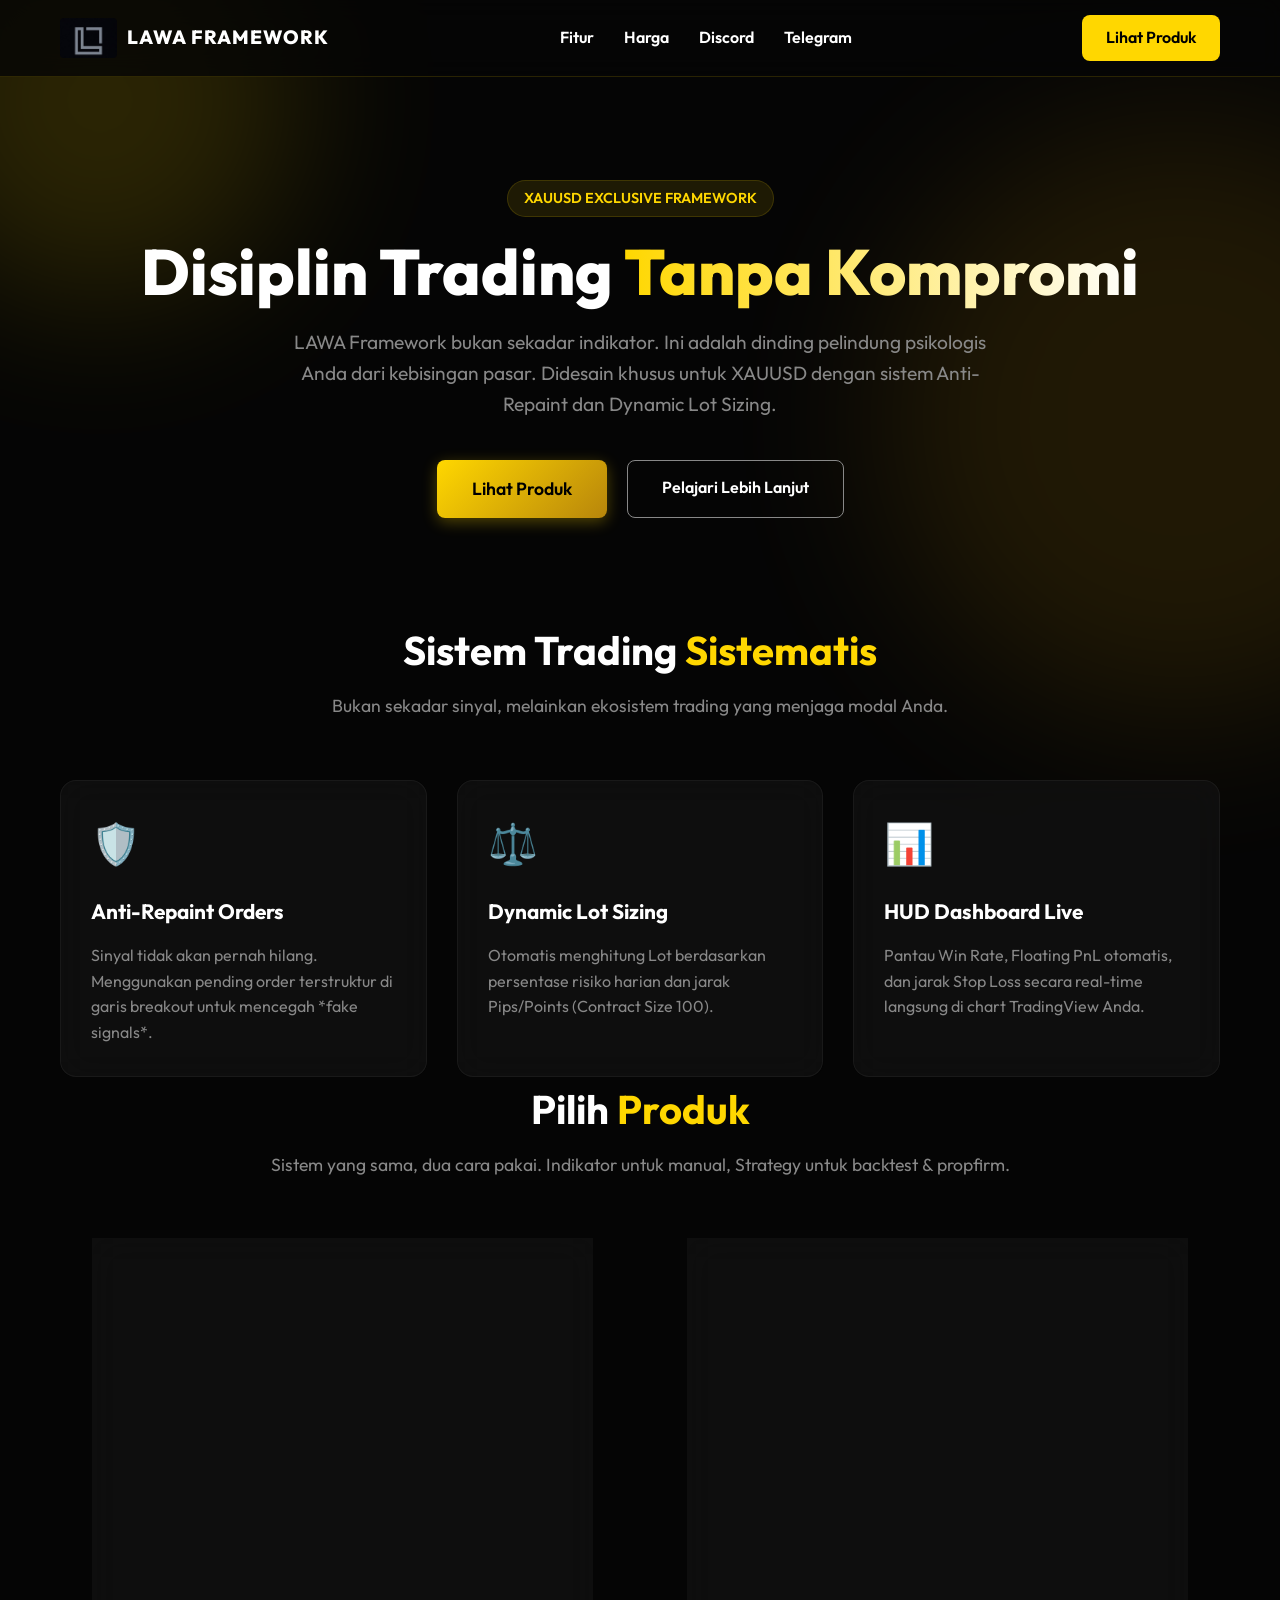
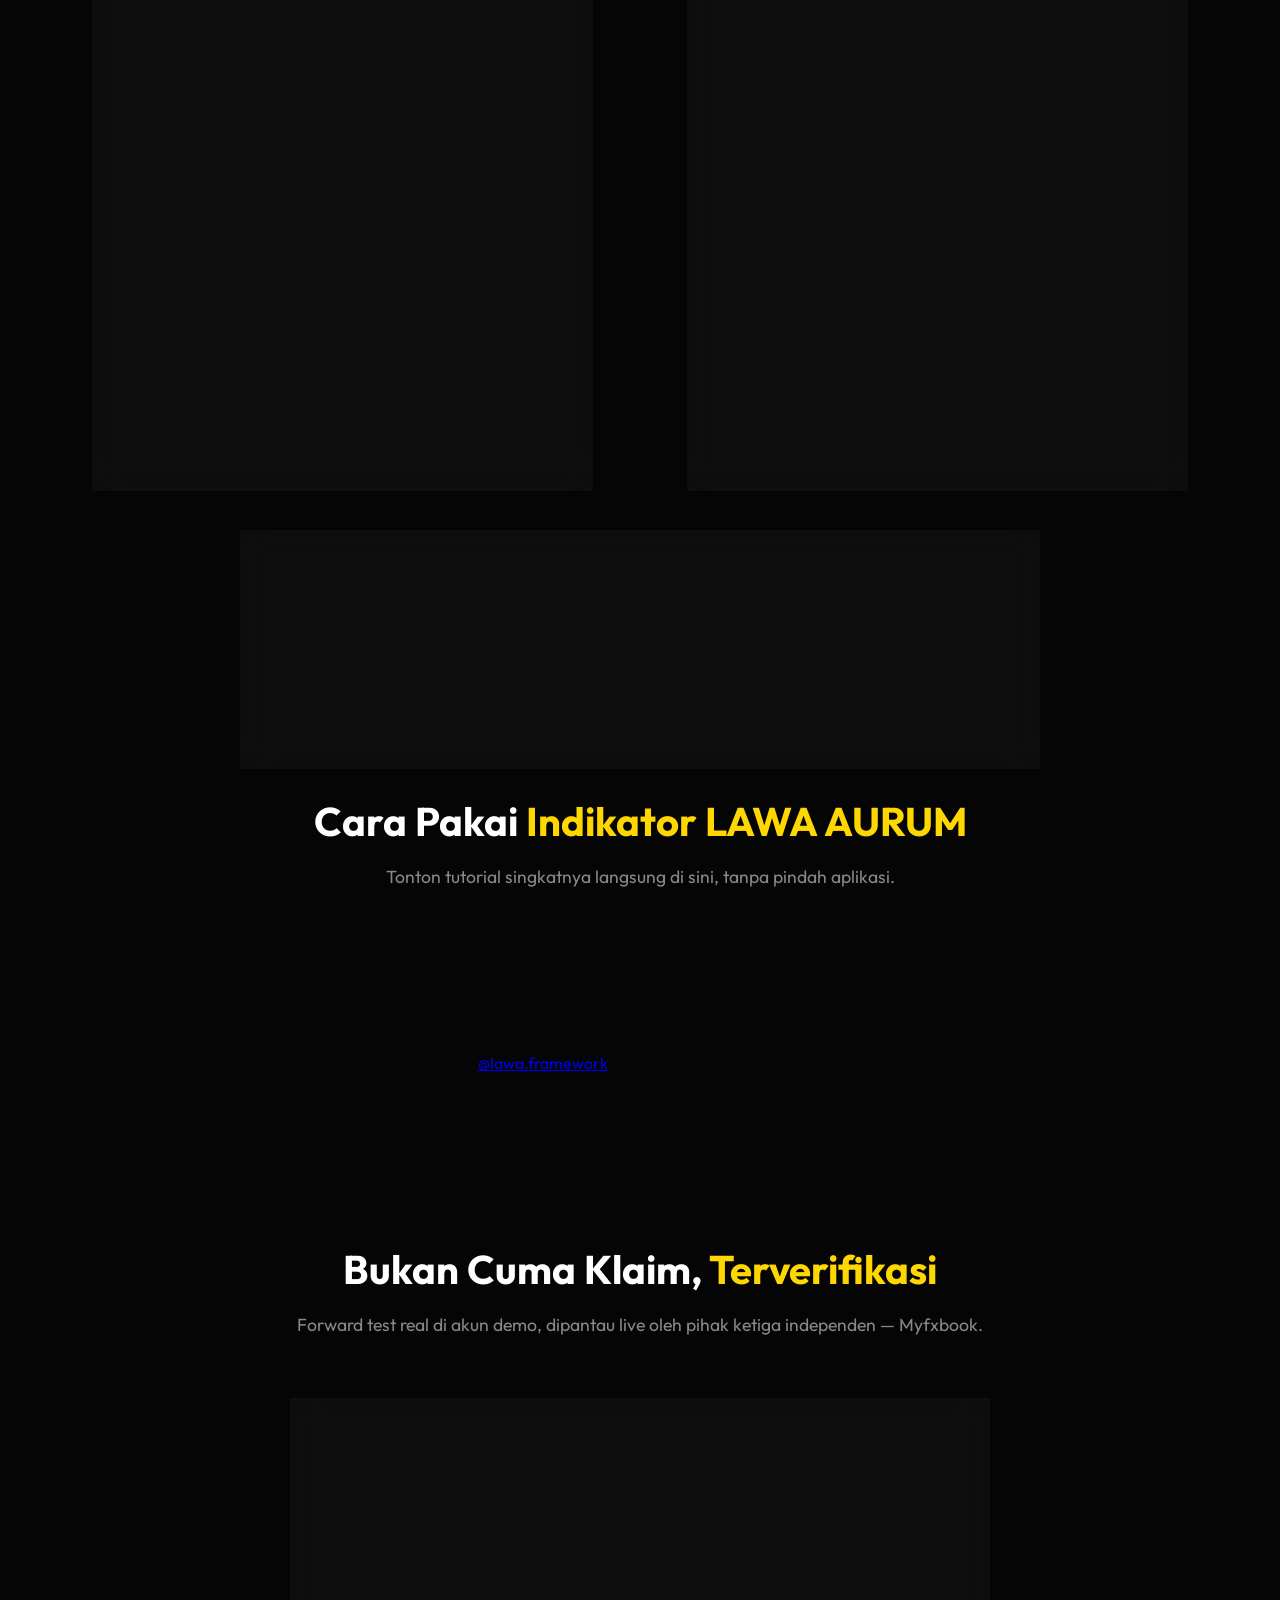
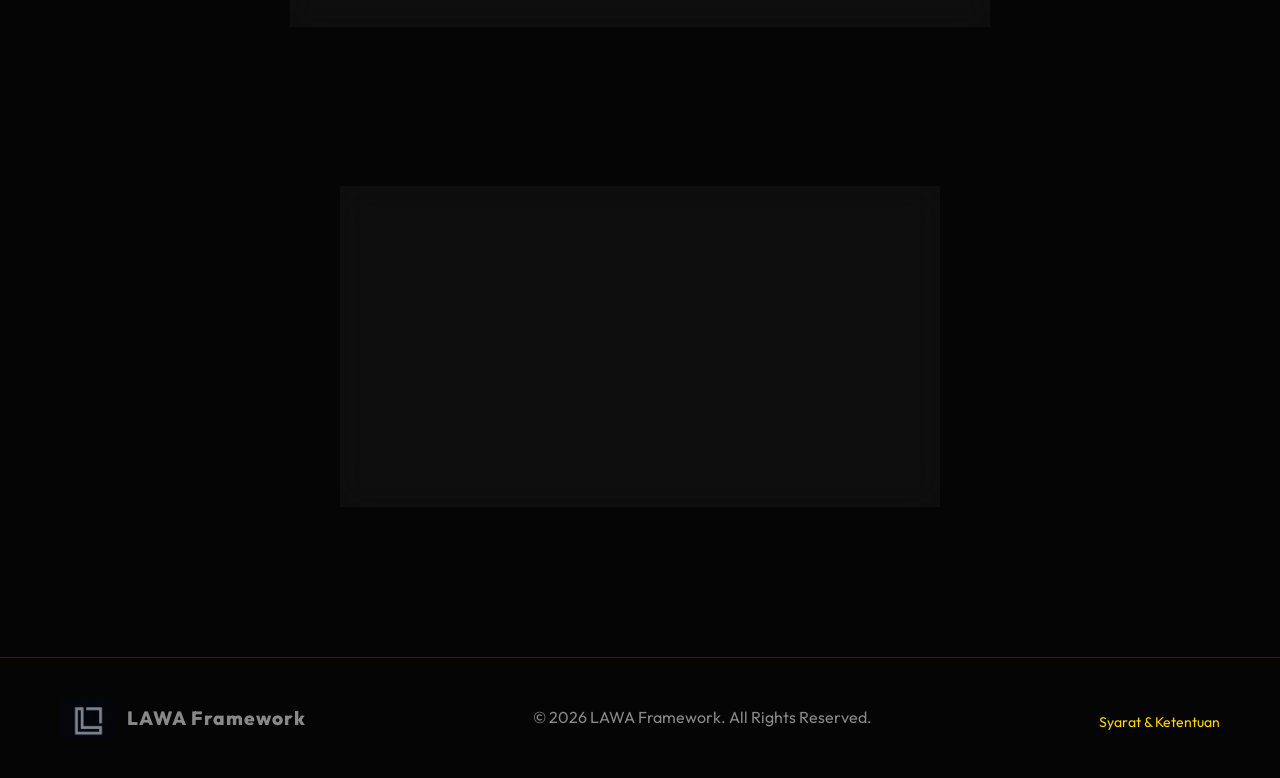
==== commit c77d4ea4: "myfxbook link fixed.html" ====
--- a/index.html
+++ b/index.html
@@ -155,7 +155,7 @@
             <p style="color: var(--text-muted); margin-bottom: 20px;">
                 Semua periode ditampilkan apa adanya, termasuk saat profit maupun saat drawdown. Bukan cherry-picking angka bagus doang.
             </p>
-            <a href="https://www.myfxbook.com/members/LAWAFramework/lawa-framework-test/12097793" target="_blank" rel="noopener" class="btn btn-gold-large w-100">
+            <a href="https://www.myfxbook.com/members/LAWAFramework/lawa-framework-aurum-indicator/12102007" target="_blank" rel="noopener" class="btn btn-gold-large w-100">
                 Lihat Live Track Record di Myfxbook →
             </a>
             <p style="margin-top: 16px; font-size: 13px; color: var(--text-muted);">
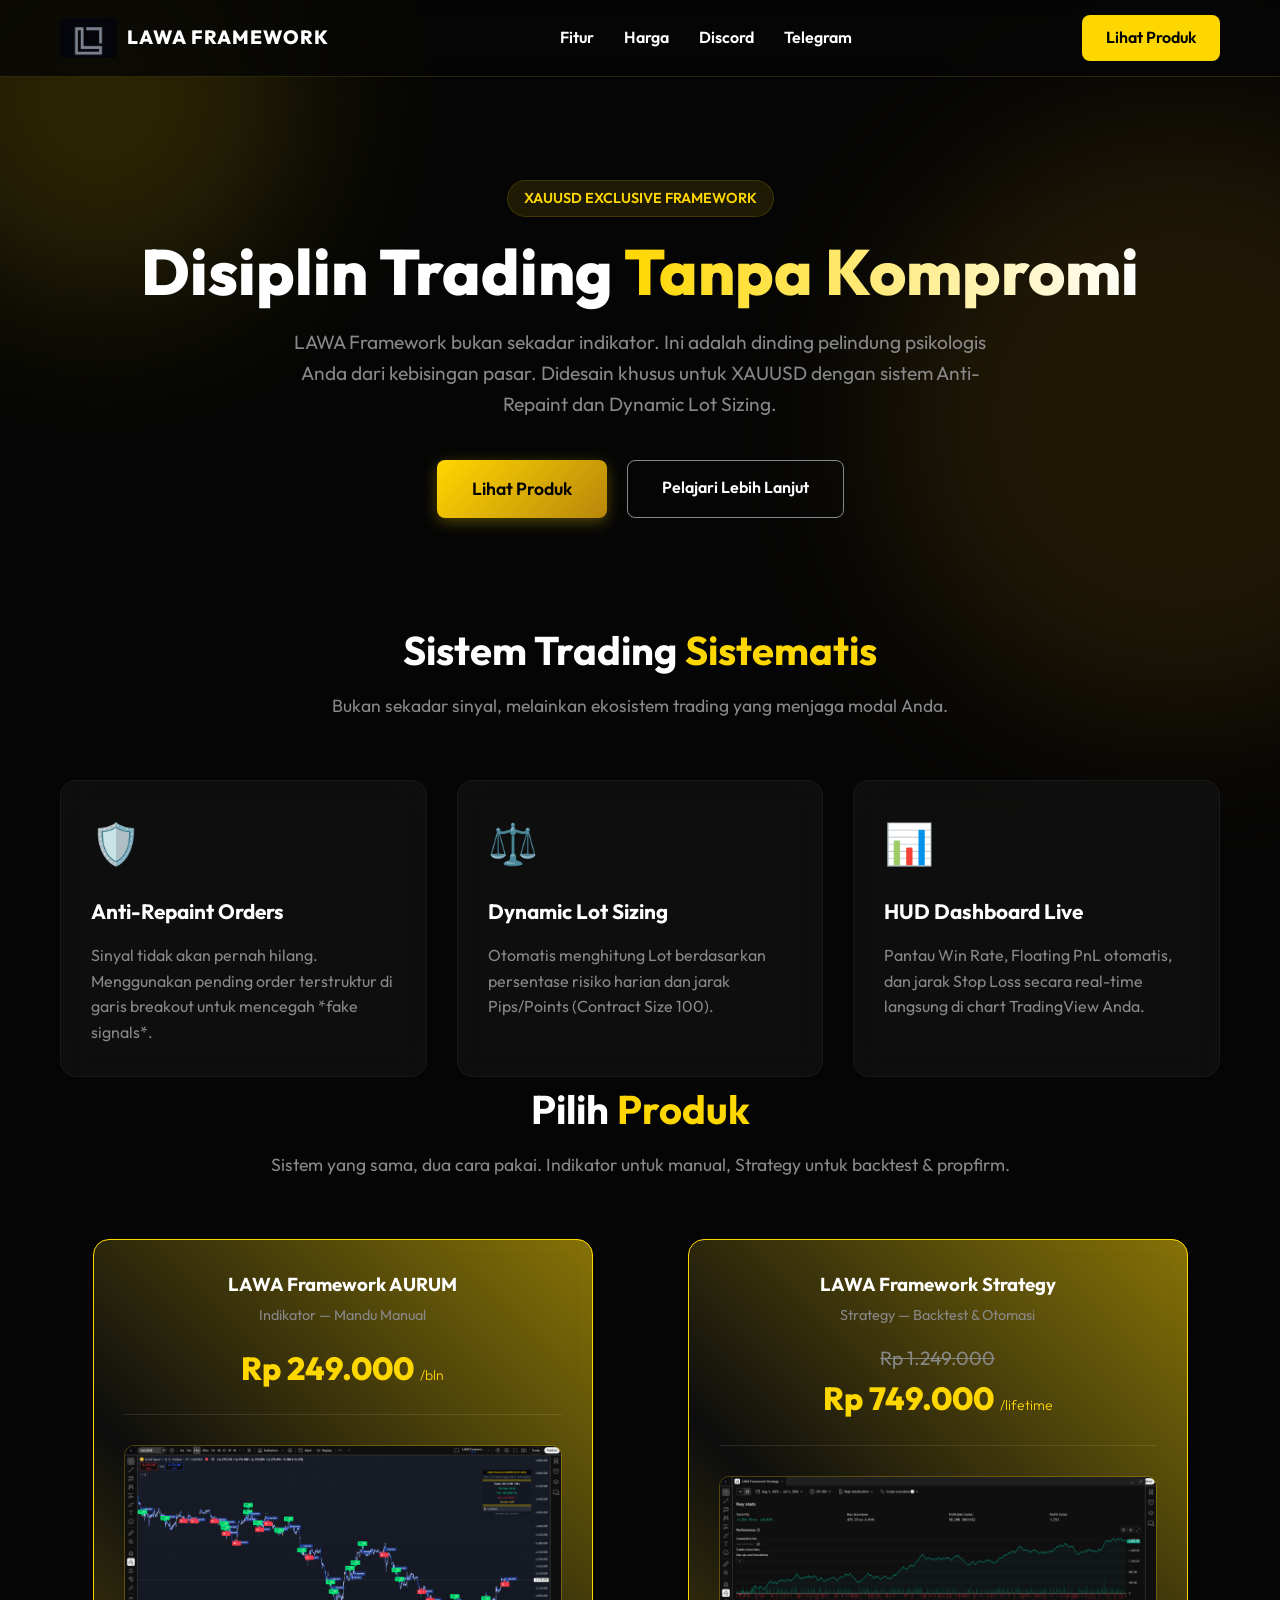
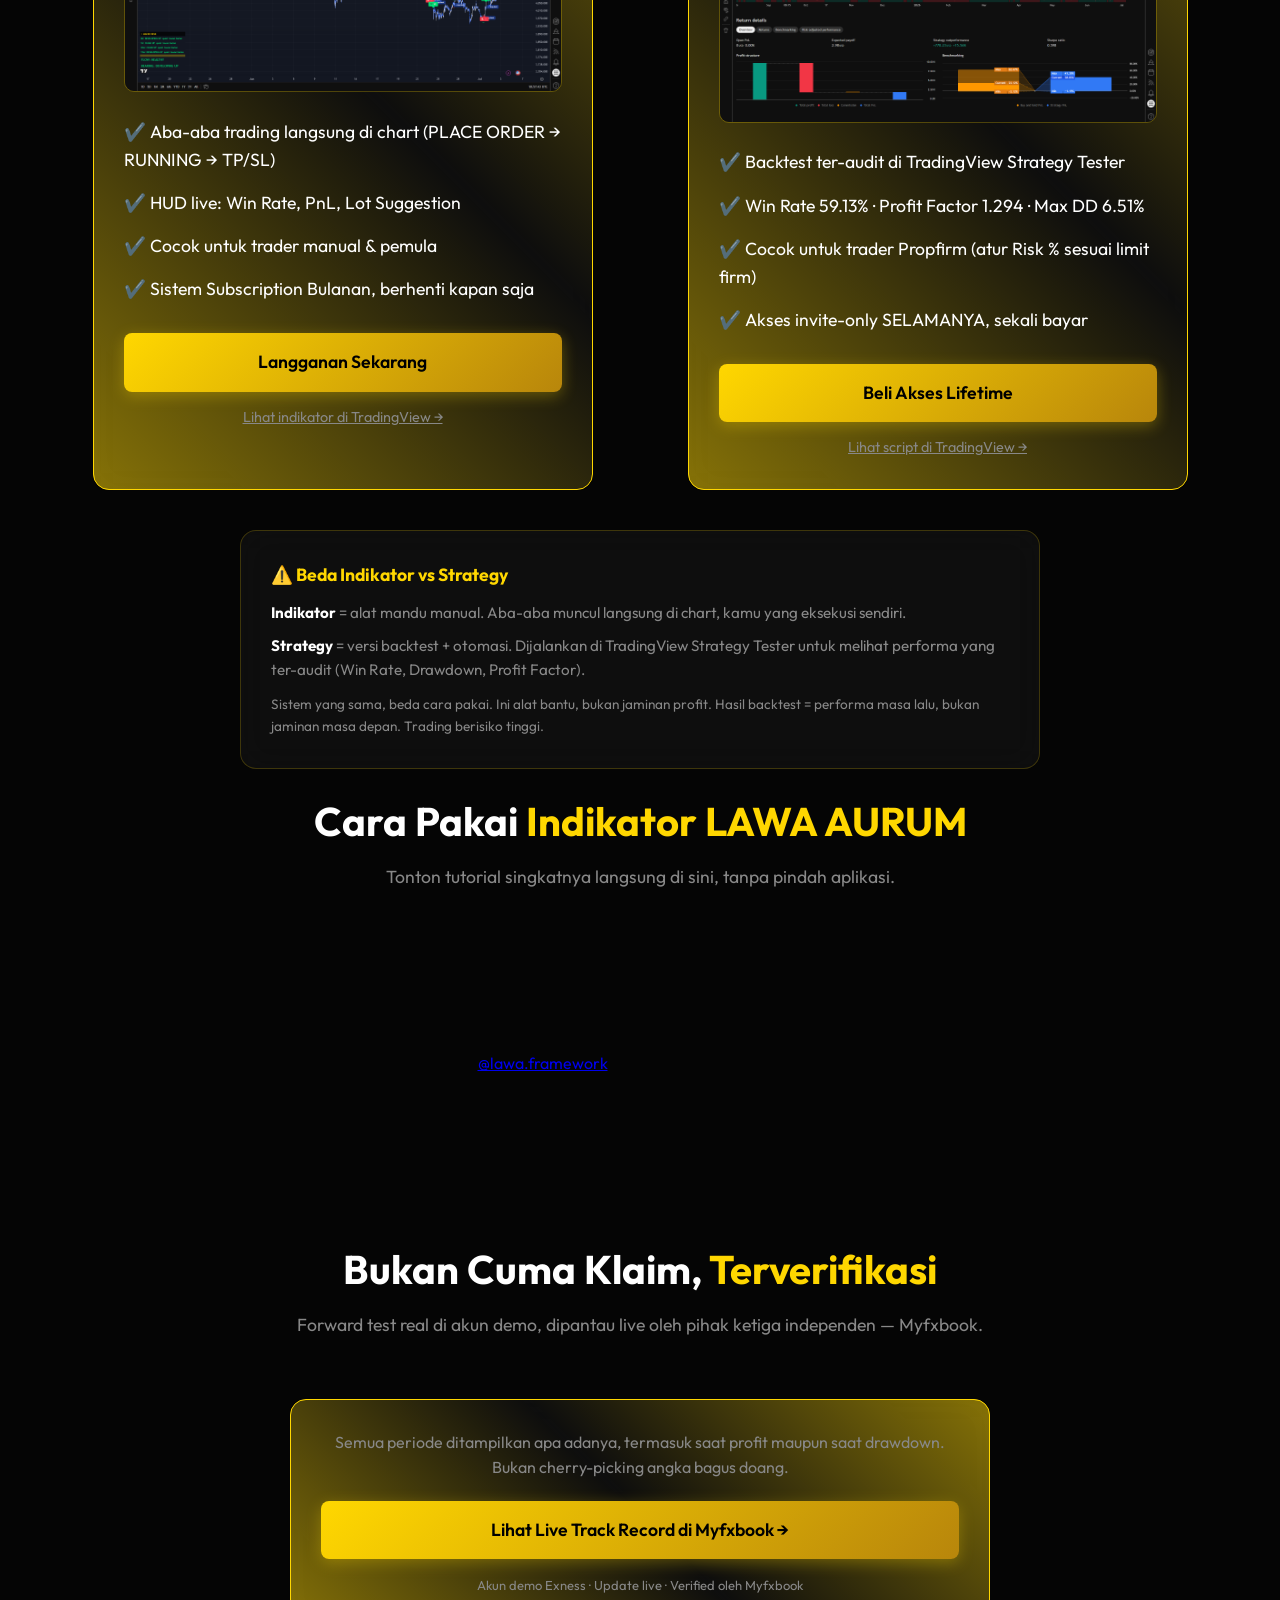
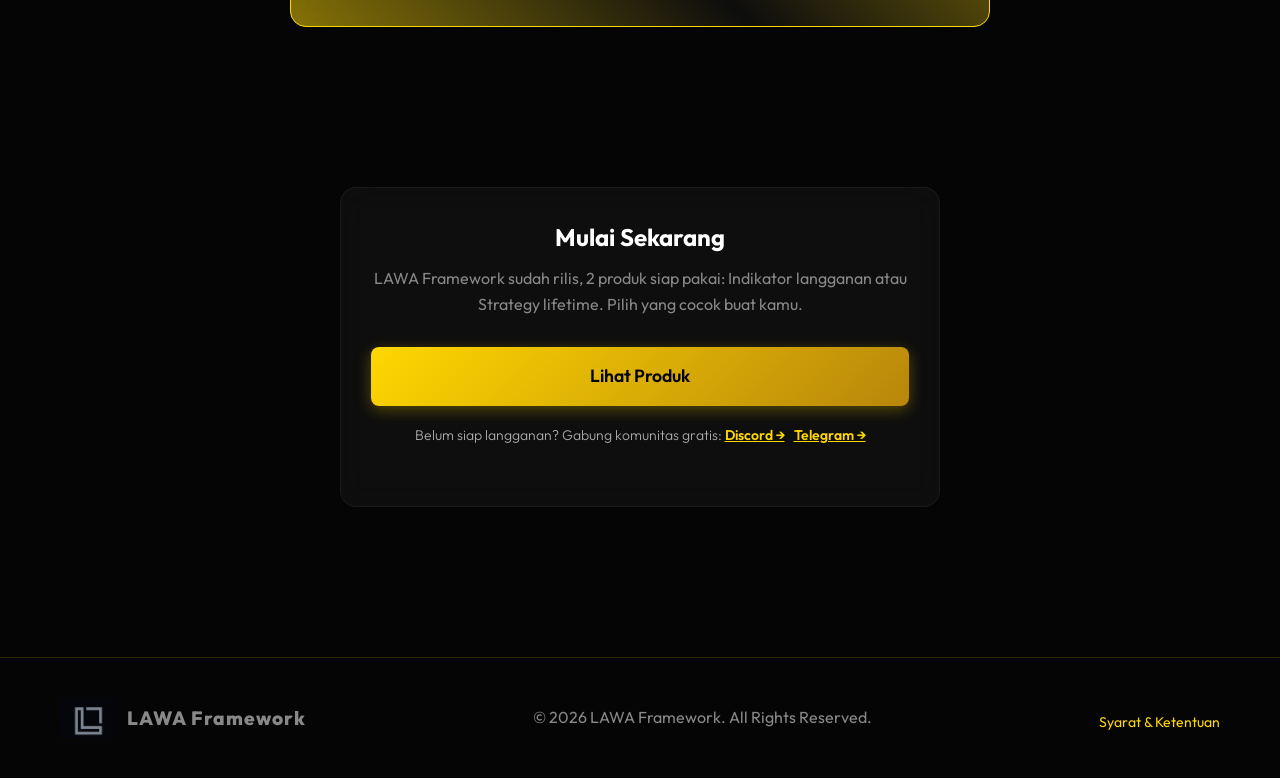
==== commit d1dc83bf: "Strategy link update.html" ====
--- a/index.html
+++ b/index.html
@@ -122,7 +122,7 @@
                 </ul>
 
                 <a href="https://lawaframework.myr.id/catalog/lawa-framework-strategy-xauusd-m15-lifetime-access/" target="_blank" rel="noopener" class="btn btn-gold-large w-100">Beli Akses Lifetime</a>
-                <a href="https://www.tradingview.com/script/I3wSu2AJ-LAWA-Framework-AURUM-Strategy/" target="_blank" rel="noopener" style="display:block; margin-top: 14px; font-size: 0.9rem; color: var(--text-muted); text-align:center;">Lihat script di TradingView →</a>
+                <a href="https://www.tradingview.com/script/TxLyqb81-LAWA-Framework-AURUM-Strategy/" target="_blank" rel="noopener" style="display:block; margin-top: 14px; font-size: 0.9rem; color: var(--text-muted); text-align:center;">Lihat script di TradingView →</a>
             </div>
         </div>
 
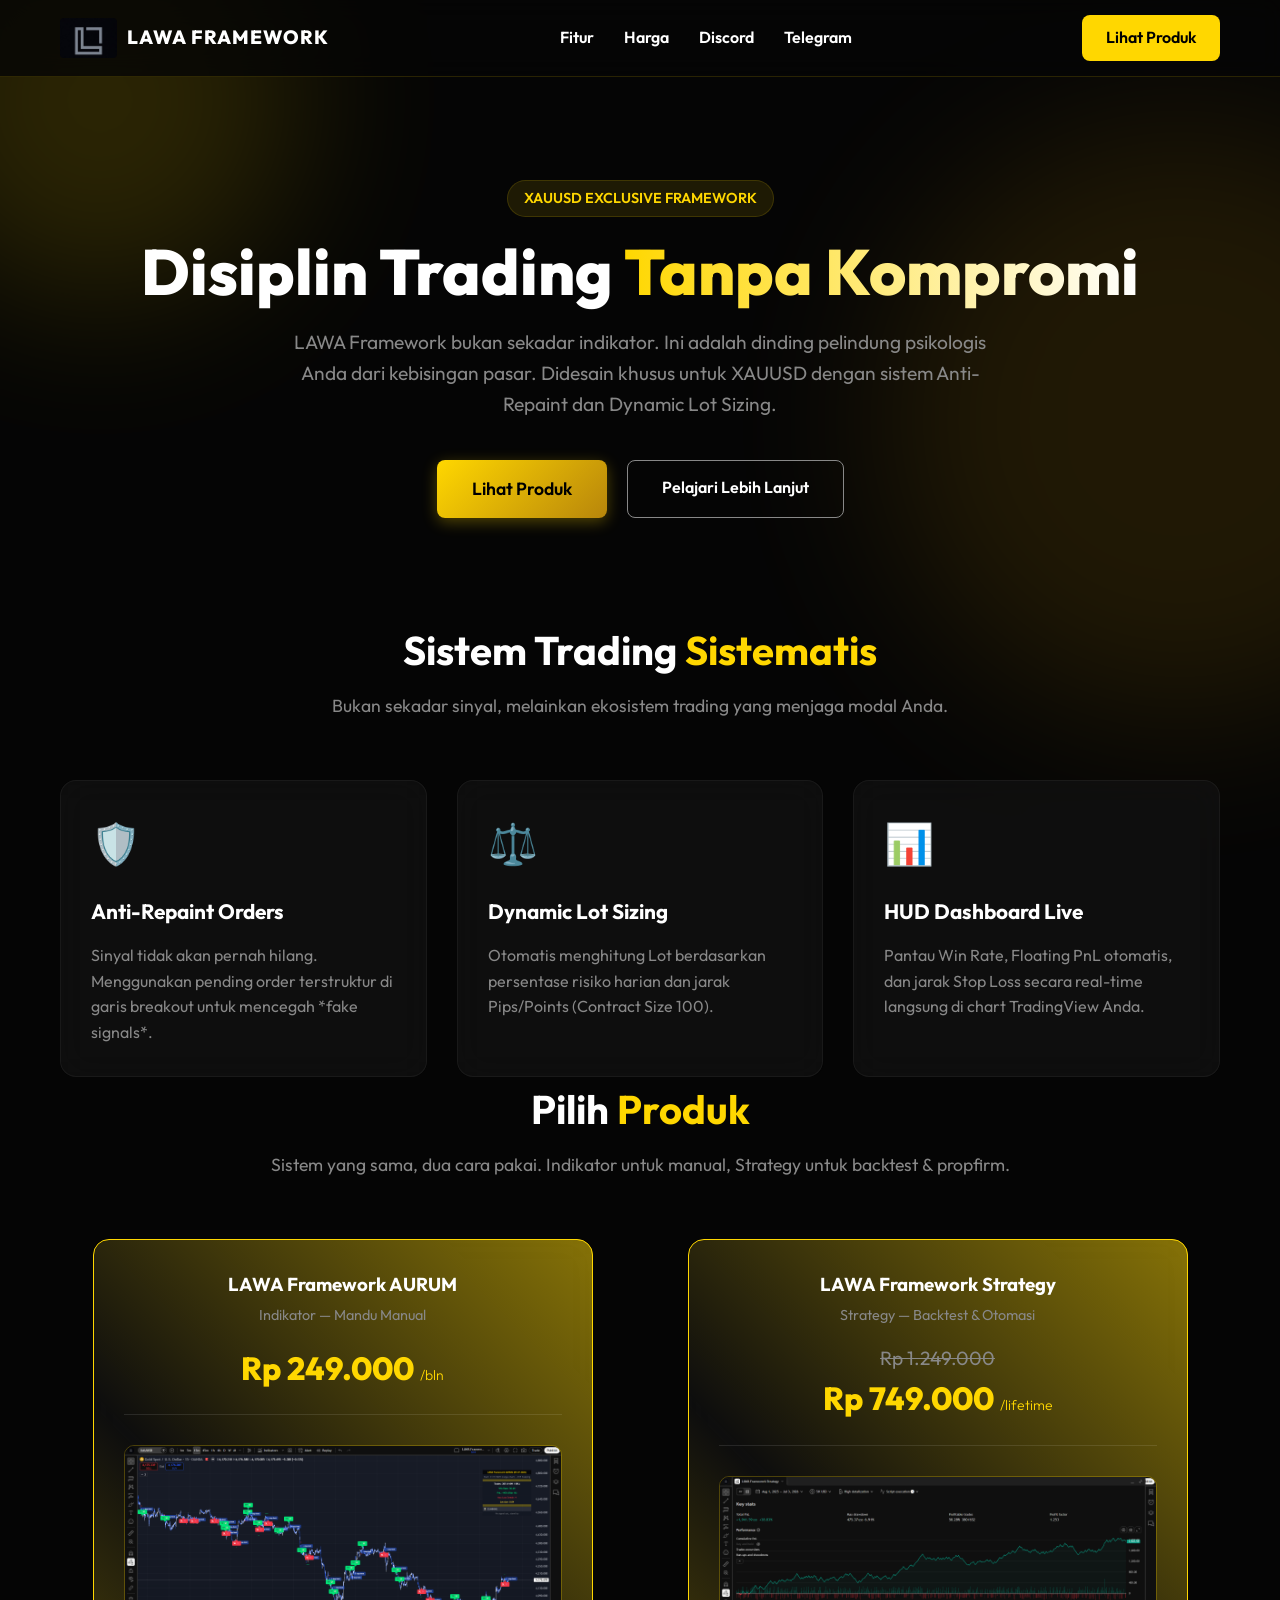
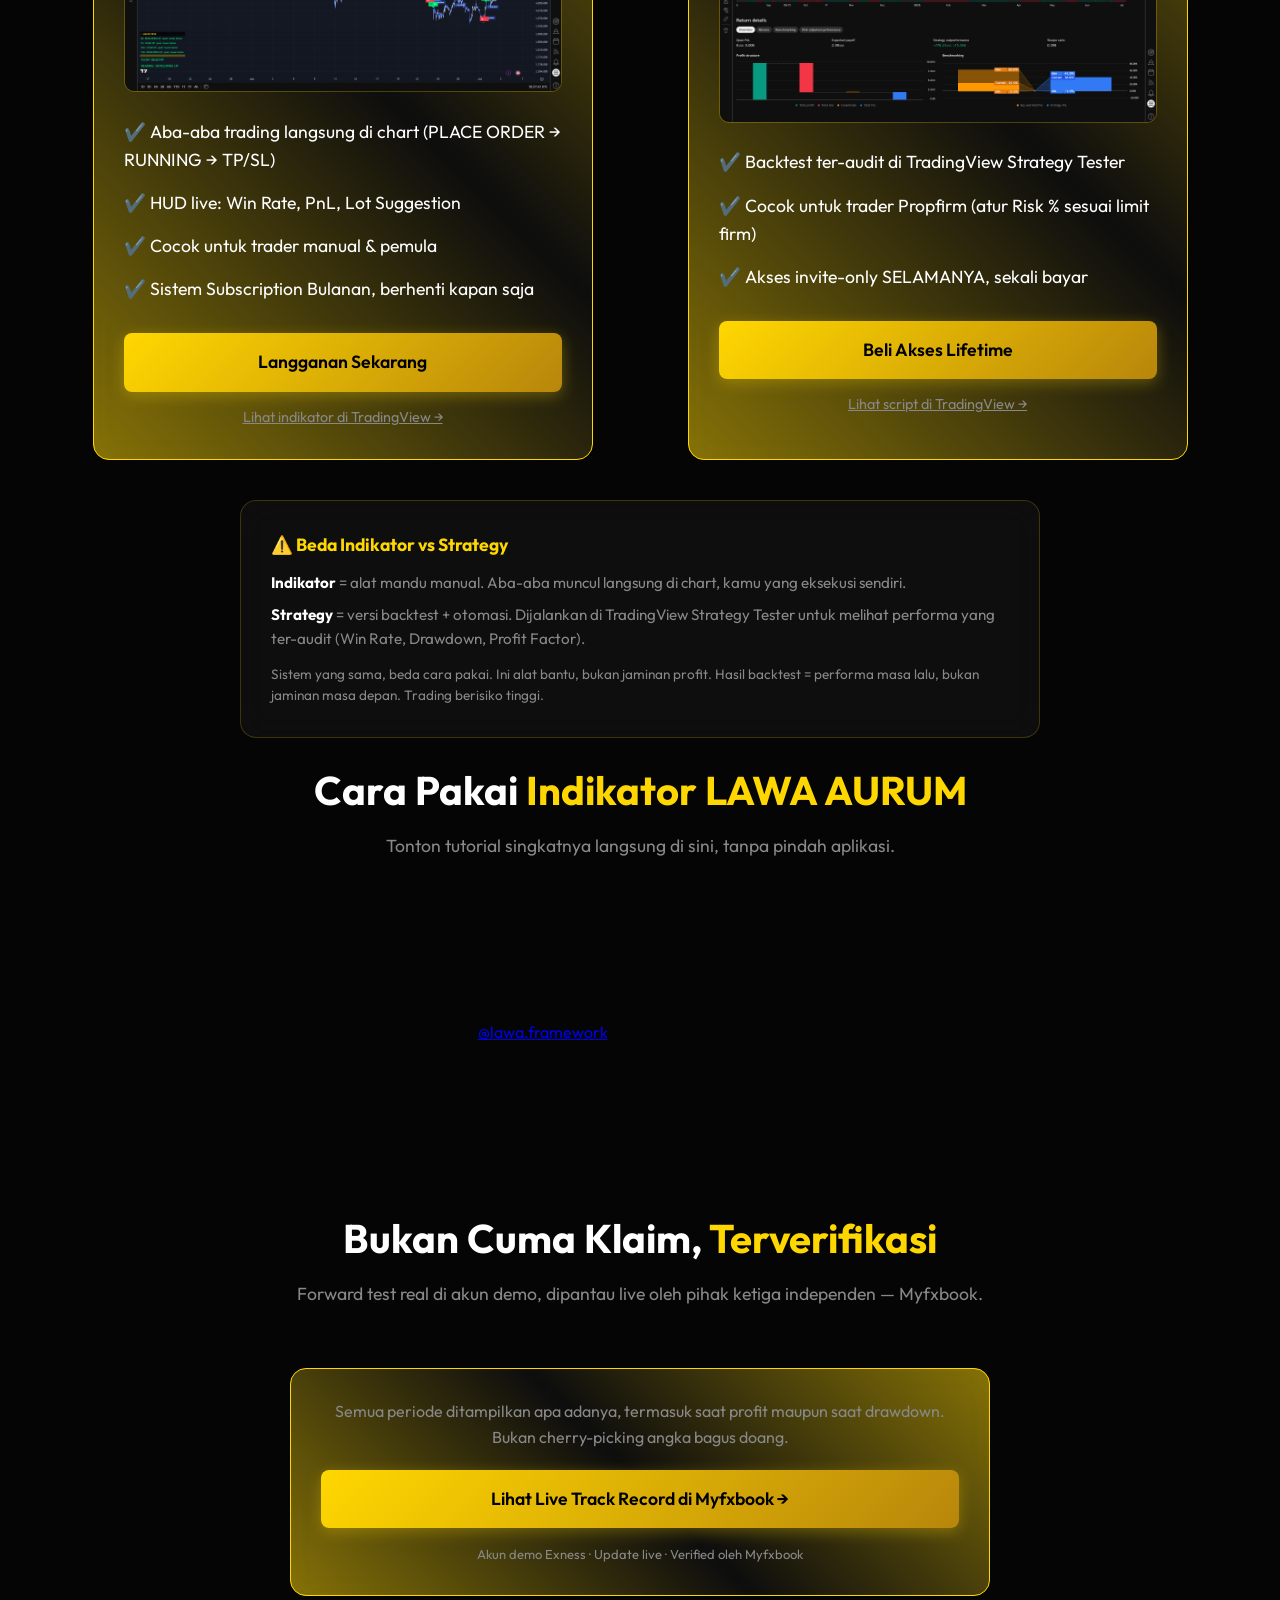
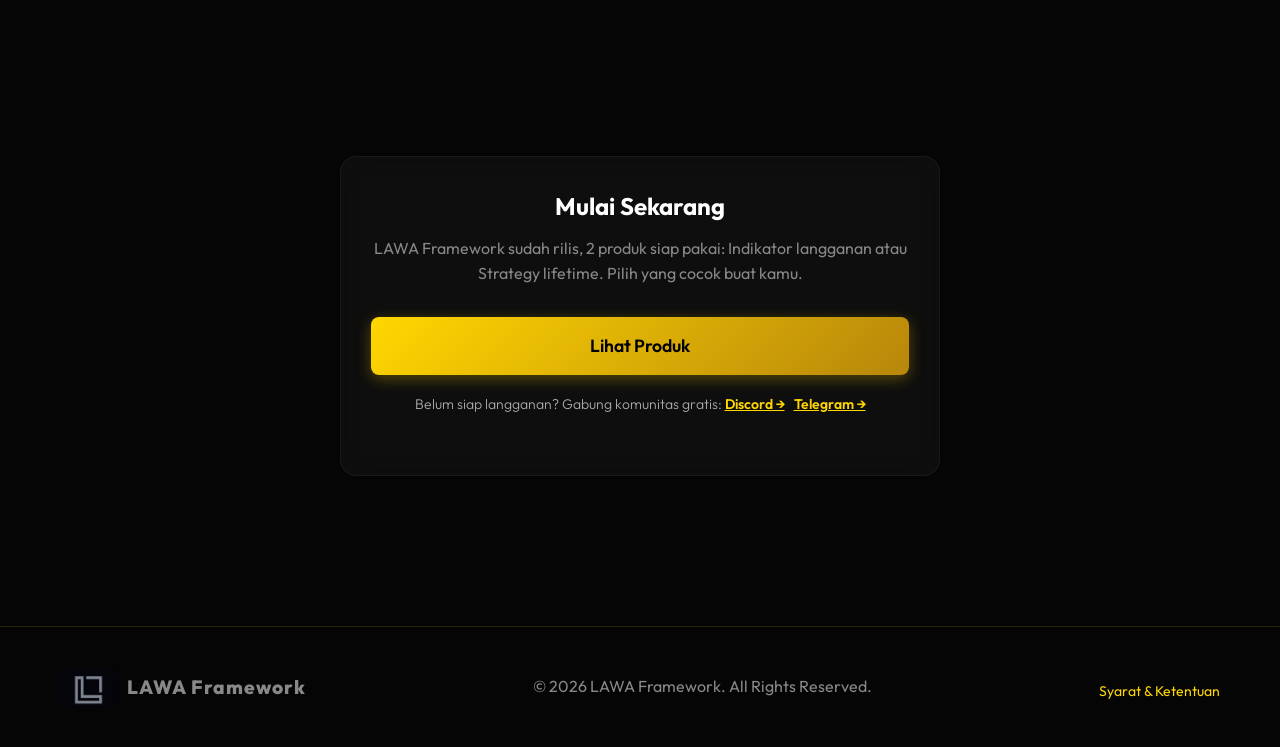
==== commit d8b6ec96: "change description in strategy.html" ====
--- a/index.html
+++ b/index.html
@@ -116,7 +116,6 @@
 
                 <ul class="pricing-features">
                     <li>✔️ Backtest ter-audit di TradingView Strategy Tester</li>
-                    <li>✔️ Win Rate 59.13% · Profit Factor 1.294 · Max DD 6.51%</li>
                     <li>✔️ Cocok untuk trader Propfirm (atur Risk % sesuai limit firm)</li>
                     <li>✔️ Akses invite-only SELAMANYA, sekali bayar</li>
                 </ul>
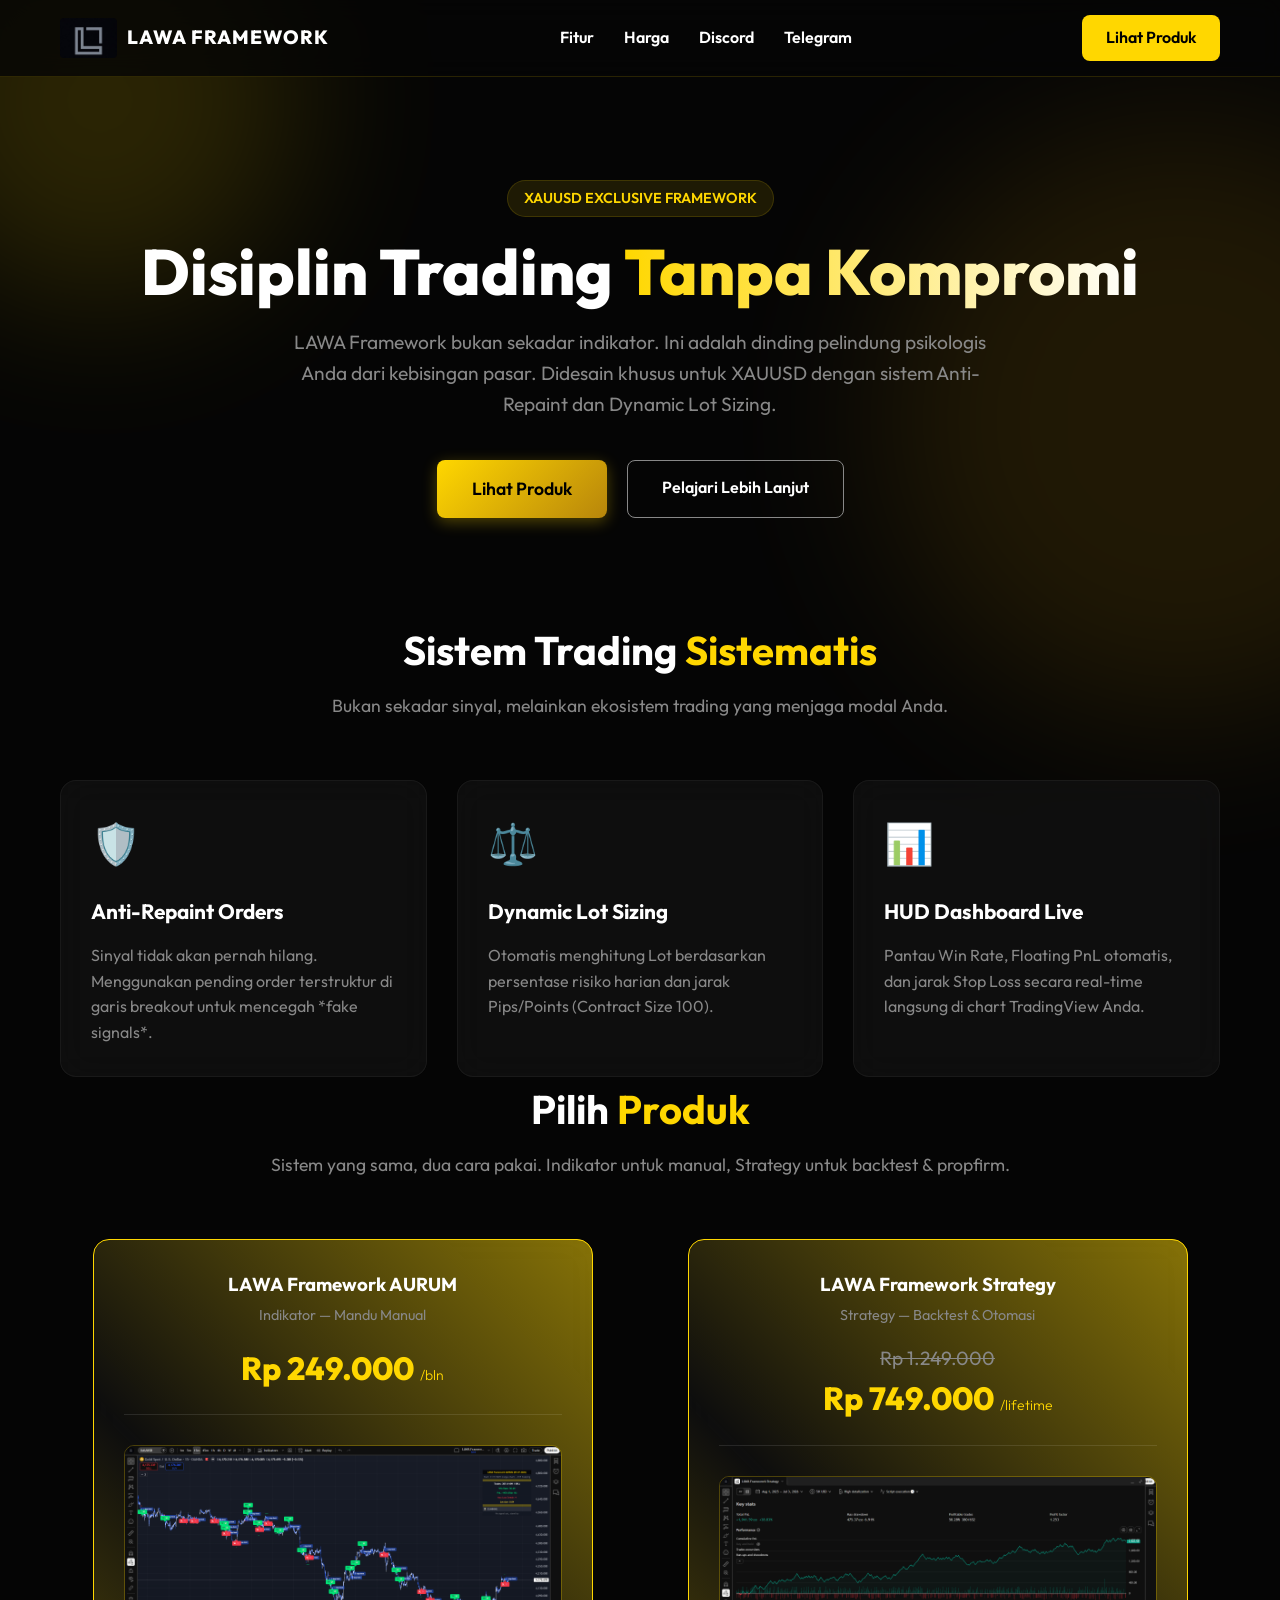
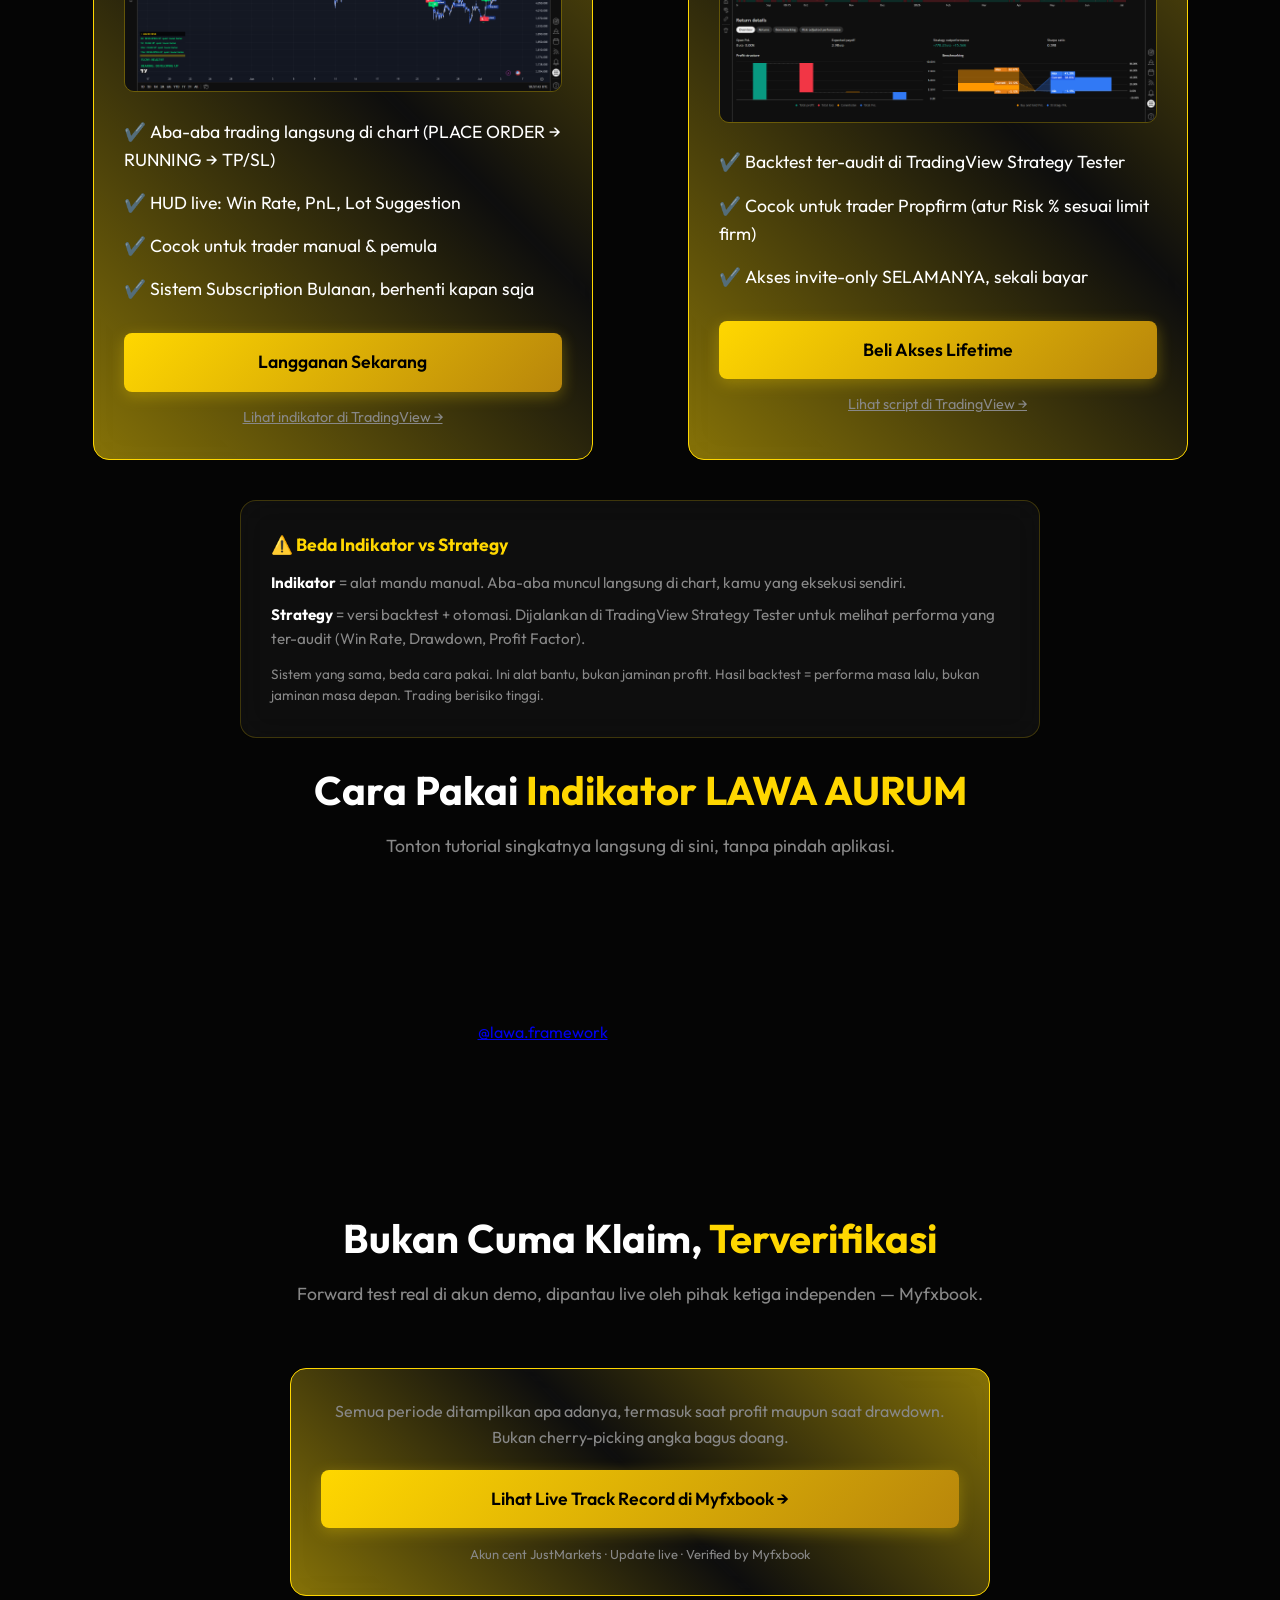
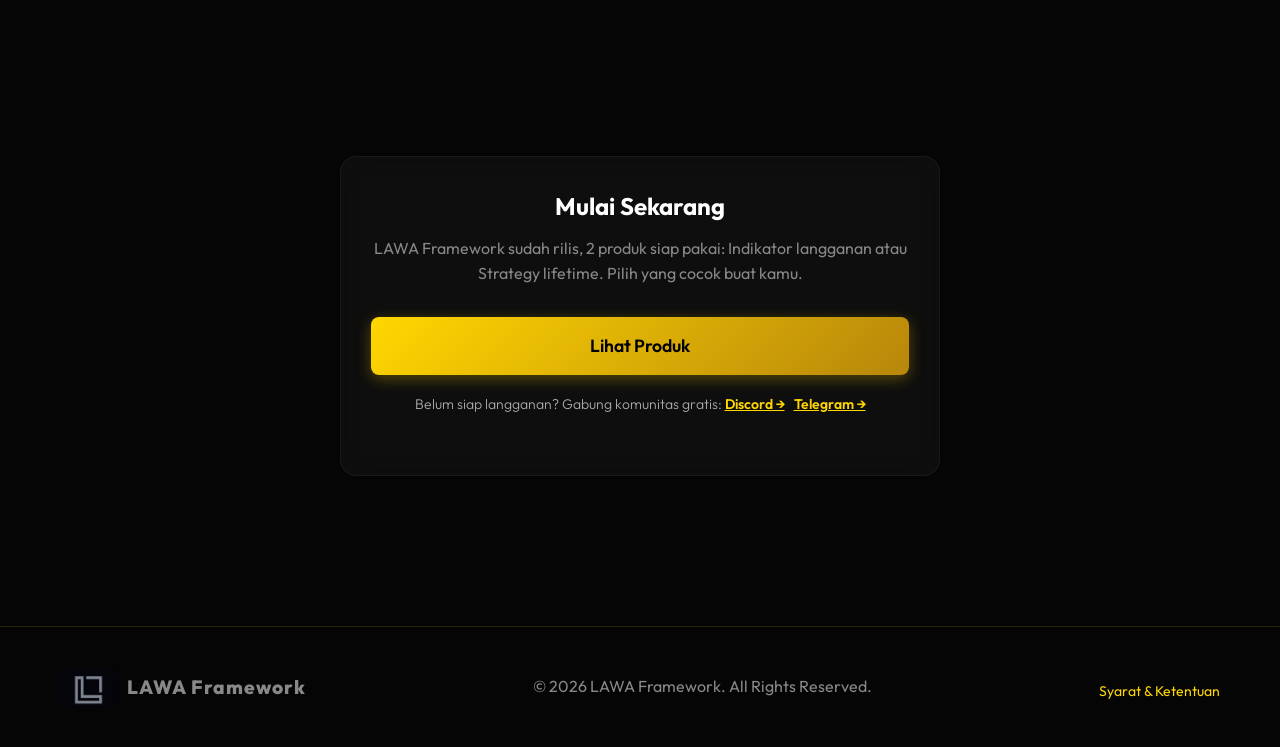
==== commit 4d382272: "justmarketshtml" ====
--- a/index.html
+++ b/index.html
@@ -158,7 +158,7 @@
                 Lihat Live Track Record di Myfxbook →
             </a>
             <p style="margin-top: 16px; font-size: 13px; color: var(--text-muted);">
-                Akun demo Exness &middot; Update live &middot; Verified oleh Myfxbook
+                Akun cent JustMarkets &middot; Update live &middot; Verified by Myfxbook
             </p>
         </div>
     </section>
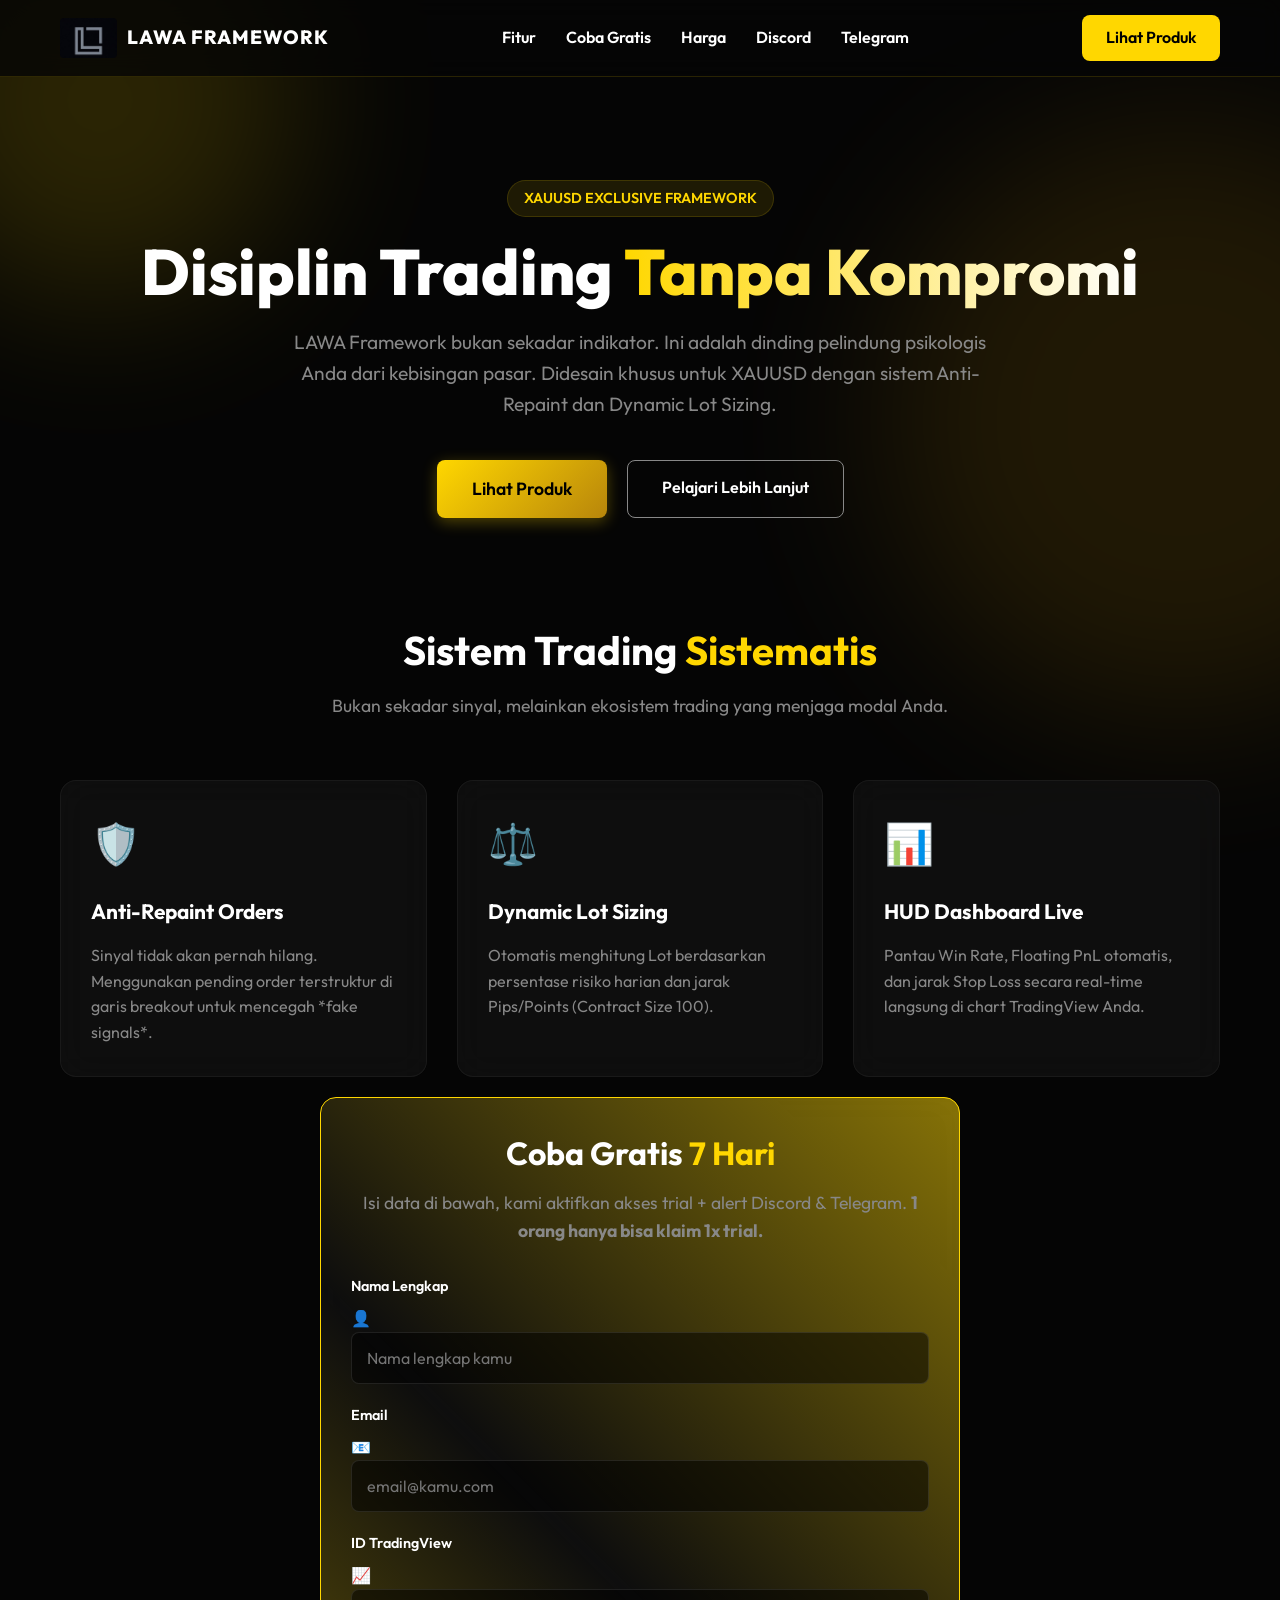
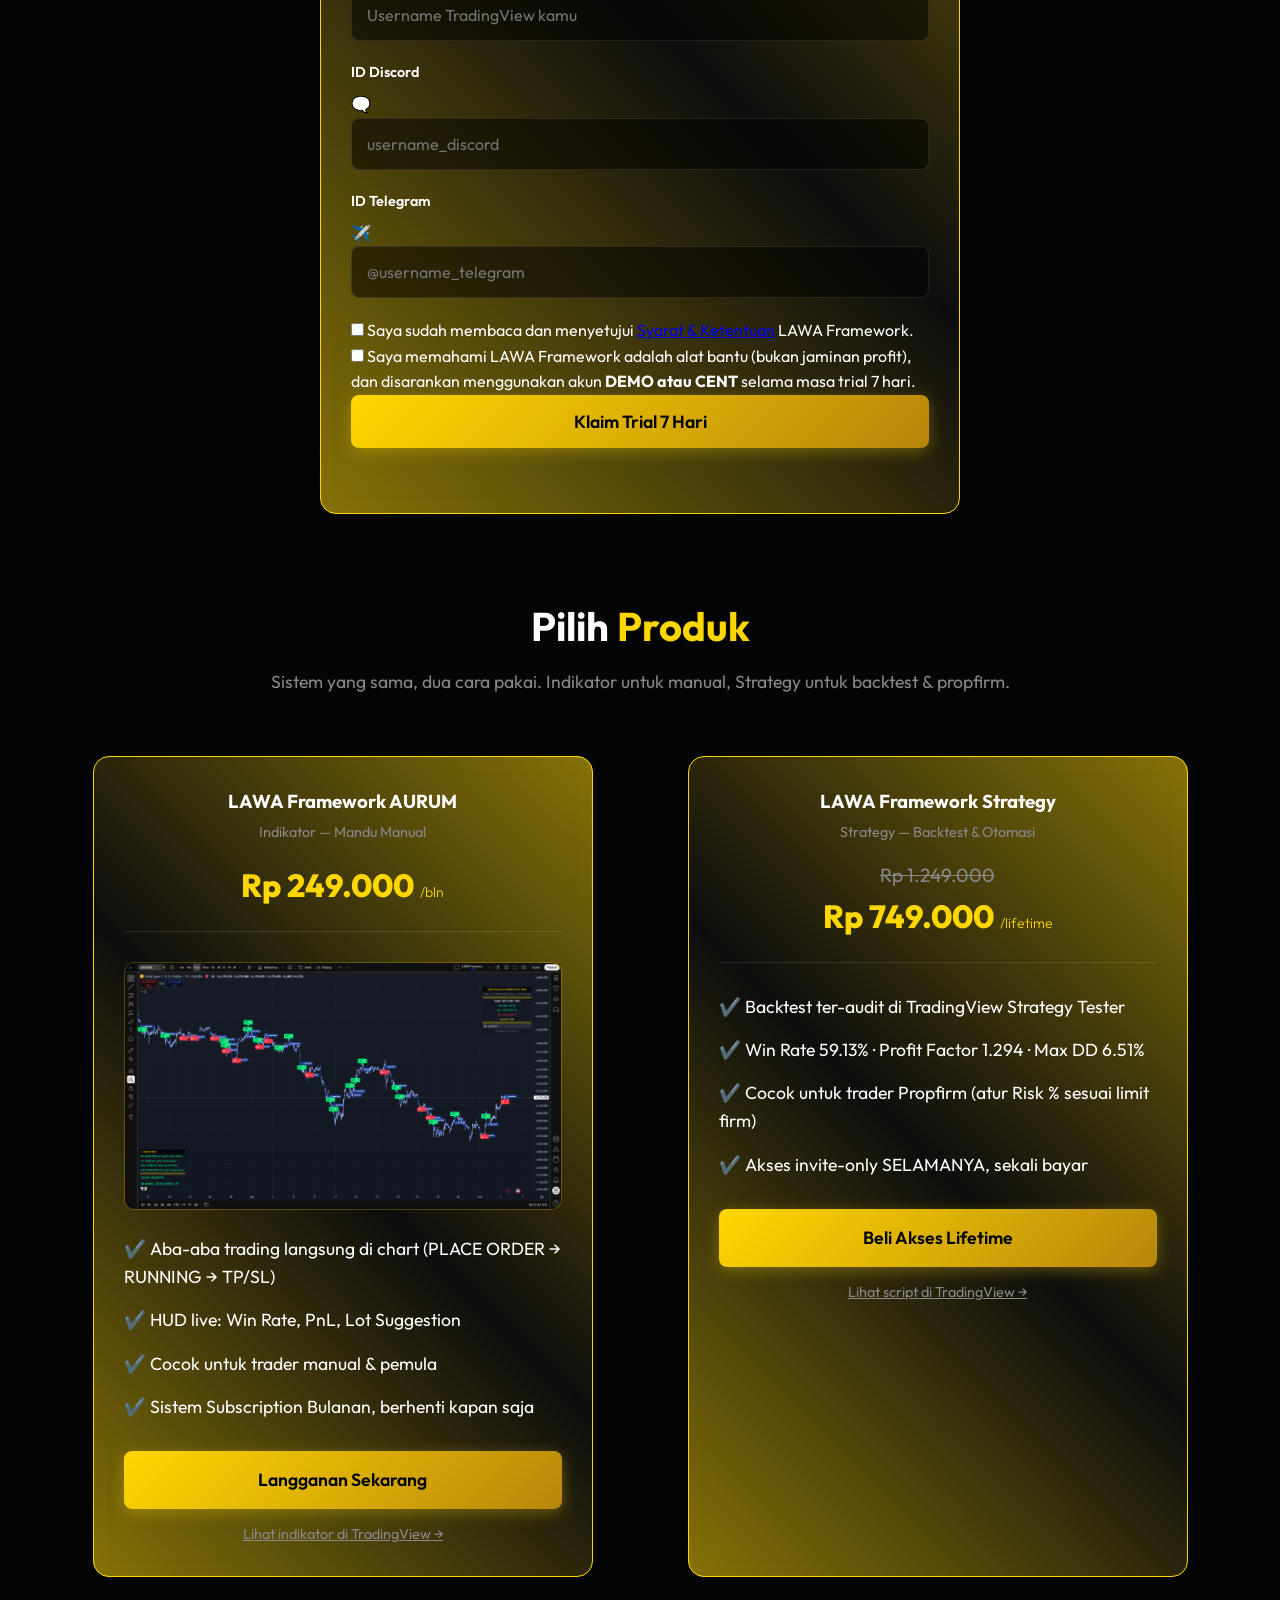
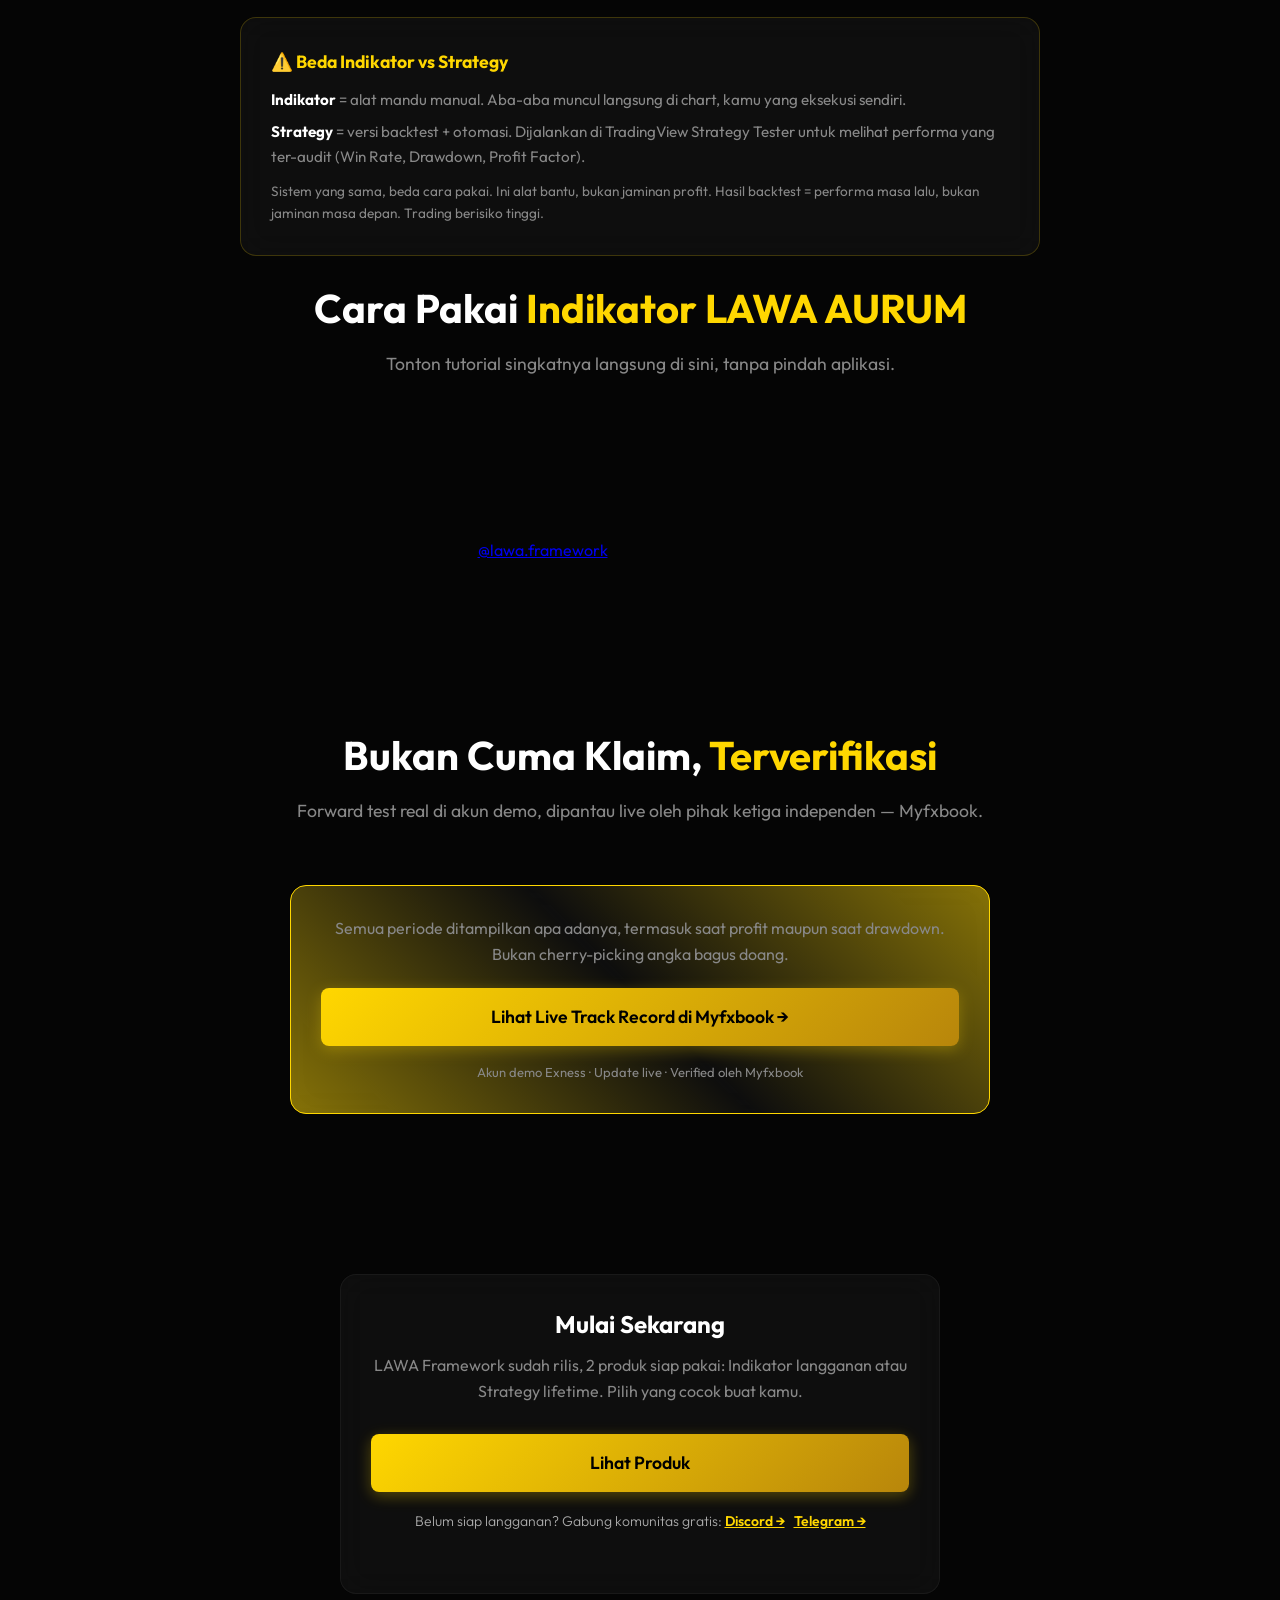
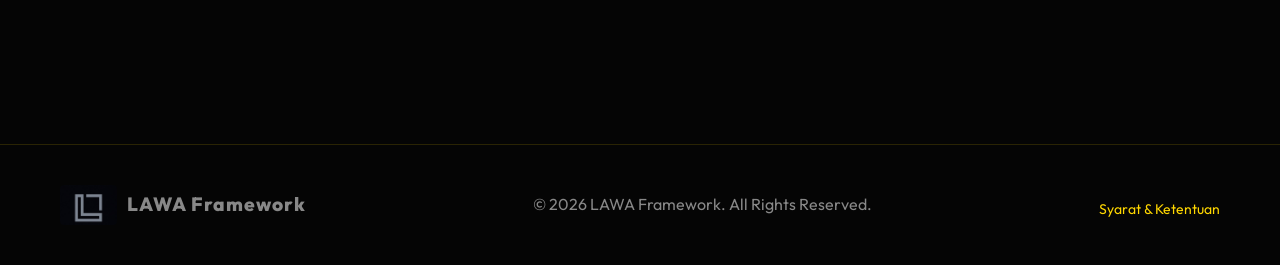
==== commit 6a24023c: "Add free trial signup form (Google Sheets integration)" ====
--- a/index.html
+++ b/index.html
@@ -22,6 +22,7 @@
             </div>
             <ul class="nav-links">
                 <li><a href="#features">Fitur</a></li>
+                <li><a href="#free-trial">Coba Gratis</a></li>
                 <li><a href="#pricing">Harga</a></li>
                 <li><a href="https://discord.gg/2Rs8xv9V9K" target="_blank" rel="noopener">Discord</a></li>
                 <li><a href="https://t.me/lawaframework" target="_blank" rel="noopener">Telegram</a></li>
@@ -49,20 +50,79 @@
         </div>
         <div class="grid">
             <div class="glass-card feature-card">
-                <div class="feature-icon">🛡️</div>
+                <div class="feature-icon">&#x1F6E1;&#xFE0F;</div>
                 <h3>Anti-Repaint Orders</h3>
                 <p>Sinyal tidak akan pernah hilang. Menggunakan pending order terstruktur di garis breakout untuk mencegah *fake signals*.</p>
             </div>
             <div class="glass-card feature-card">
-                <div class="feature-icon">⚖️</div>
+                <div class="feature-icon">&#x2696;&#xFE0F;</div>
                 <h3>Dynamic Lot Sizing</h3>
                 <p>Otomatis menghitung Lot berdasarkan persentase risiko harian dan jarak Pips/Points (Contract Size 100).</p>
             </div>
             <div class="glass-card feature-card">
-                <div class="feature-icon">📊</div>
+                <div class="feature-icon">&#x1F4CA;</div>
                 <h3>HUD Dashboard Live</h3>
                 <p>Pantau Win Rate, Floating PnL otomatis, dan jarak Stop Loss secara real-time langsung di chart TradingView Anda.</p>
             </div>
+        </div>
+    </section>
+
+    <section id="free-trial" class="container" style="padding: 20px 0 80px;">
+        <div class="glass-card premium-border trial-card" style="max-width: 640px; margin: 0 auto; border-color: var(--gold);">
+            <div class="section-header" style="margin-bottom: 30px;">
+                <h2 style="font-size: 2rem;">Coba Gratis <span class="text-gold">7 Hari</span></h2>
+                <p>Isi data di bawah, kami aktifkan akses trial + alert Discord &amp; Telegram. <strong>1 orang hanya bisa klaim 1x trial.</strong></p>
+            </div>
+
+            <form id="trial-form">
+                <div class="input-group input-icon">
+                    <label for="tf-nama">Nama Lengkap</label>
+                    <div class="input-wrap">
+                        <span class="input-ico">&#x1F464;</span>
+                        <input type="text" id="tf-nama" name="nama" placeholder="Nama lengkap kamu" required>
+                    </div>
+                </div>
+                <div class="input-group input-icon">
+                    <label for="tf-email">Email</label>
+                    <div class="input-wrap">
+                        <span class="input-ico">&#x1F4E7;</span>
+                        <input type="email" id="tf-email" name="email" placeholder="email@kamu.com" required>
+                    </div>
+                </div>
+                <div class="input-group input-icon">
+                    <label for="tf-tv">ID TradingView</label>
+                    <div class="input-wrap">
+                        <span class="input-ico">&#x1F4C8;</span>
+                        <input type="text" id="tf-tv" name="tv_id" placeholder="Username TradingView kamu" required>
+                    </div>
+                </div>
+                <div class="input-group input-icon">
+                    <label for="tf-discord">ID Discord</label>
+                    <div class="input-wrap">
+                        <span class="input-ico">&#x1F5E8;&#xFE0F;</span>
+                        <input type="text" id="tf-discord" name="discord_id" placeholder="username_discord" required>
+                    </div>
+                </div>
+                <div class="input-group input-icon">
+                    <label for="tf-telegram">ID Telegram</label>
+                    <div class="input-wrap">
+                        <span class="input-ico">&#x2708;&#xFE0F;</span>
+                        <input type="text" id="tf-telegram" name="telegram_id" placeholder="@username_telegram" required>
+                    </div>
+                </div>
+
+                <label class="checkbox-row">
+                    <input type="checkbox" id="tf-agree-tos" required>
+                    <span>Saya sudah membaca dan menyetujui <a href="syarat.html" target="_blank" rel="noopener">Syarat &amp; Ketentuan</a> LAWA Framework.</span>
+                </label>
+                <label class="checkbox-row">
+                    <input type="checkbox" id="tf-agree-account" required>
+                    <span>Saya memahami LAWA Framework adalah alat bantu (bukan jaminan profit), dan disarankan menggunakan akun <strong>DEMO atau CENT</strong> selama masa trial 7 hari.</span>
+                </label>
+
+                <button type="submit" id="tf-submit" class="btn btn-gold-large w-100" disabled>Klaim Trial 7 Hari</button>
+                <p id="tf-status" class="form-status" style="min-height: 20px;"></p>
+            </form>
         </div>
     </section>
 
@@ -76,7 +136,7 @@
             <div class="pricing-card glass-card premium-border" style="border-color: var(--gold);">
                 <div class="pricing-header">
                     <h3>LAWA Framework AURUM</h3>
-                    <p style="color: var(--text-muted); font-size: 0.9rem; margin-top: 4px;">Indikator — Mandu Manual</p>
+                    <p style="color: var(--text-muted); font-size: 0.9rem; margin-top: 4px;">Indikator &#x2014; Mandu Manual</p>
                     <div class="price" style="display: flex; flex-direction: column; align-items: center; margin-top: 16px;">
                         <span class="new-price" style="font-size: 32px;">
                             Rp 249.000
@@ -88,21 +148,21 @@
                 <img src="assets/lawa-aurum-hud.png" alt="LAWA Framework AURUM - HUD live di TradingView" style="width: 100%; border-radius: 10px; border: 1px solid rgba(255,215,0,0.25); margin-bottom: 18px;">
 
                 <ul class="pricing-features">
-                    <li>✔️ Aba-aba trading langsung di chart (PLACE ORDER → RUNNING → TP/SL)</li>
-                    <li>✔️ HUD live: Win Rate, PnL, Lot Suggestion</li>
-                    <li>✔️ Cocok untuk trader manual & pemula</li>
-                    <li>✔️ Sistem Subscription Bulanan, berhenti kapan saja</li>
+                    <li>&#x2714;&#xFE0F; Aba-aba trading langsung di chart (PLACE ORDER &#x2192; RUNNING &#x2192; TP/SL)</li>
+                    <li>&#x2714;&#xFE0F; HUD live: Win Rate, PnL, Lot Suggestion</li>
+                    <li>&#x2714;&#xFE0F; Cocok untuk trader manual & pemula</li>
+                    <li>&#x2714;&#xFE0F; Sistem Subscription Bulanan, berhenti kapan saja</li>
                 </ul>
 
                 <a href="https://lawaframework.myr.id/membership/lawa-aurum" target="_blank" rel="noopener" class="btn btn-gold-large w-100">Langganan Sekarang</a>
-                <a href="https://www.tradingview.com/script/qktFe1lc-LAWA-Framework-AURUM/" target="_blank" rel="noopener" style="display:block; margin-top: 14px; font-size: 0.9rem; color: var(--text-muted); text-align:center;">Lihat indikator di TradingView →</a>
+                <a href="https://www.tradingview.com/script/qktFe1lc-LAWA-Framework-AURUM/" target="_blank" rel="noopener" style="display:block; margin-top: 14px; font-size: 0.9rem; color: var(--text-muted); text-align:center;">Lihat indikator di TradingView &#x2192;</a>
             </div>
 
             <!-- Strategy Card -->
             <div class="pricing-card glass-card premium-border" style="border-color: var(--gold);">
                 <div class="pricing-header">
                     <h3>LAWA Framework Strategy</h3>
-                    <p style="color: var(--text-muted); font-size: 0.9rem; margin-top: 4px;">Strategy — Backtest & Otomasi</p>
+                    <p style="color: var(--text-muted); font-size: 0.9rem; margin-top: 4px;">Strategy &#x2014; Backtest & Otomasi</p>
                     <div class="price" style="display: flex; flex-direction: column; align-items: center; margin-top: 16px;">
                         <span class="old-price">Rp 1.249.000</span>
                         <span class="new-price" style="font-size: 32px;">
@@ -112,21 +172,20 @@
                     </div>
                 </div>
 
-                <img src="assets/lawa-framework-strategy.png" alt="LAWA Framework AURUM - HUD live di TradingView" style="width: 100%; border-radius: 10px; border: 1px solid rgba(255,215,0,0.25); margin-bottom: 18px;">
-
                 <ul class="pricing-features">
-                    <li>✔️ Backtest ter-audit di TradingView Strategy Tester</li>
-                    <li>✔️ Cocok untuk trader Propfirm (atur Risk % sesuai limit firm)</li>
-                    <li>✔️ Akses invite-only SELAMANYA, sekali bayar</li>
+                    <li>&#x2714;&#xFE0F; Backtest ter-audit di TradingView Strategy Tester</li>
+                    <li>&#x2714;&#xFE0F; Win Rate 59.13% &#xB7; Profit Factor 1.294 &#xB7; Max DD 6.51%</li>
+                    <li>&#x2714;&#xFE0F; Cocok untuk trader Propfirm (atur Risk % sesuai limit firm)</li>
+                    <li>&#x2714;&#xFE0F; Akses invite-only SELAMANYA, sekali bayar</li>
                 </ul>
 
                 <a href="https://lawaframework.myr.id/catalog/lawa-framework-strategy-xauusd-m15-lifetime-access/" target="_blank" rel="noopener" class="btn btn-gold-large w-100">Beli Akses Lifetime</a>
-                <a href="https://www.tradingview.com/script/TxLyqb81-LAWA-Framework-AURUM-Strategy/" target="_blank" rel="noopener" style="display:block; margin-top: 14px; font-size: 0.9rem; color: var(--text-muted); text-align:center;">Lihat script di TradingView →</a>
+                <a href="https://www.tradingview.com/script/I3wSu2AJ-LAWA-Framework-AURUM-Strategy/" target="_blank" rel="noopener" style="display:block; margin-top: 14px; font-size: 0.9rem; color: var(--text-muted); text-align:center;">Lihat script di TradingView &#x2192;</a>
             </div>
         </div>
 
         <div class="glass-card" style="max-width: 800px; margin: 40px auto 0; border-color: rgba(255,215,0,0.2);">
-            <h3 style="color: var(--gold); font-size: 1.1rem; margin-bottom: 12px;">⚠️ Beda Indikator vs Strategy</h3>
+            <h3 style="color: var(--gold); font-size: 1.1rem; margin-bottom: 12px;">&#x26A0;&#xFE0F; Beda Indikator vs Strategy</h3>
             <p style="color: var(--text-muted); font-size: 0.95rem; margin-bottom: 8px;"><strong style="color: var(--text-main);">Indikator</strong> = alat mandu manual. Aba-aba muncul langsung di chart, kamu yang eksekusi sendiri.</p>
             <p style="color: var(--text-muted); font-size: 0.95rem; margin-bottom: 8px;"><strong style="color: var(--text-main);">Strategy</strong> = versi backtest + otomasi. Dijalankan di TradingView Strategy Tester untuk melihat performa yang ter-audit (Win Rate, Drawdown, Profit Factor).</p>
             <p style="color: var(--text-muted); font-size: 0.85rem; margin-top: 12px;">Sistem yang sama, beda cara pakai. Ini alat bantu, bukan jaminan profit. Hasil backtest = performa masa lalu, bukan jaminan masa depan. Trading berisiko tinggi.</p>
@@ -148,17 +207,17 @@
     <section id="proof" class="container" style="padding: 20px 0 60px;">
         <div class="section-header">
             <h2>Bukan Cuma Klaim, <span class="text-gold">Terverifikasi</span></h2>
-            <p>Forward test real di akun demo, dipantau live oleh pihak ketiga independen — Myfxbook.</p>
+            <p>Forward test real di akun demo, dipantau live oleh pihak ketiga independen &#x2014; Myfxbook.</p>
         </div>
         <div class="glass-card premium-border" style="max-width: 700px; margin: 0 auto; border-color: var(--gold); text-align: center;">
             <p style="color: var(--text-muted); margin-bottom: 20px;">
                 Semua periode ditampilkan apa adanya, termasuk saat profit maupun saat drawdown. Bukan cherry-picking angka bagus doang.
             </p>
-            <a href="https://www.myfxbook.com/members/LAWAFramework/lawa-framework-aurum-indicator/12102007" target="_blank" rel="noopener" class="btn btn-gold-large w-100">
-                Lihat Live Track Record di Myfxbook →
+            <a href="https://www.myfxbook.com/members/LAWAFramework/lawa-framework-test/12097793" target="_blank" rel="noopener" class="btn btn-gold-large w-100">
+                Lihat Live Track Record di Myfxbook &#x2192;
             </a>
             <p style="margin-top: 16px; font-size: 13px; color: var(--text-muted);">
-                Akun cent JustMarkets &middot; Update live &middot; Verified by Myfxbook
+                Akun demo Exness &middot; Update live &middot; Verified oleh Myfxbook
             </p>
         </div>
     </section>
@@ -170,9 +229,9 @@
             <a href="#pricing" class="btn btn-gold-large w-100">Lihat Produk</a>
             <p style="margin-top: 18px; font-size: 14px; color: #AAA; font-weight: 300;">
                 Belum siap langganan? Gabung komunitas gratis:
-                <a href="https://discord.gg/2Rs8xv9V9K" target="_blank" rel="noopener" style="color: var(--gold); font-weight: 600;">Discord →</a>
+                <a href="https://discord.gg/2Rs8xv9V9K" target="_blank" rel="noopener" style="color: var(--gold); font-weight: 600;">Discord &#x2192;</a>
                 &nbsp;
-                <a href="https://t.me/lawaframework" target="_blank" rel="noopener" style="color: var(--gold); font-weight: 600;">Telegram →</a>
+                <a href="https://t.me/lawaframework" target="_blank" rel="noopener" style="color: var(--gold); font-weight: 600;">Telegram &#x2192;</a>
             </p>
         </div>
     </section>
@@ -183,7 +242,7 @@
                 <img src="assets/logo_dark_alpha.jpg" alt="LAWA AURUM Logo" style="border-radius: 4px;">
                 <span>LAWA Framework</span>
             </div>
-            <p>© 2026 LAWA Framework. All Rights Reserved.</p>
+            <p>&#xA9; 2026 LAWA Framework. All Rights Reserved.</p>
             <p style="margin-top: 8px;"><a href="syarat.html" style="color: var(--gold); text-decoration: none; font-size: 14px;">Syarat &amp; Ketentuan</a></p>
         </div>
     </footer>
